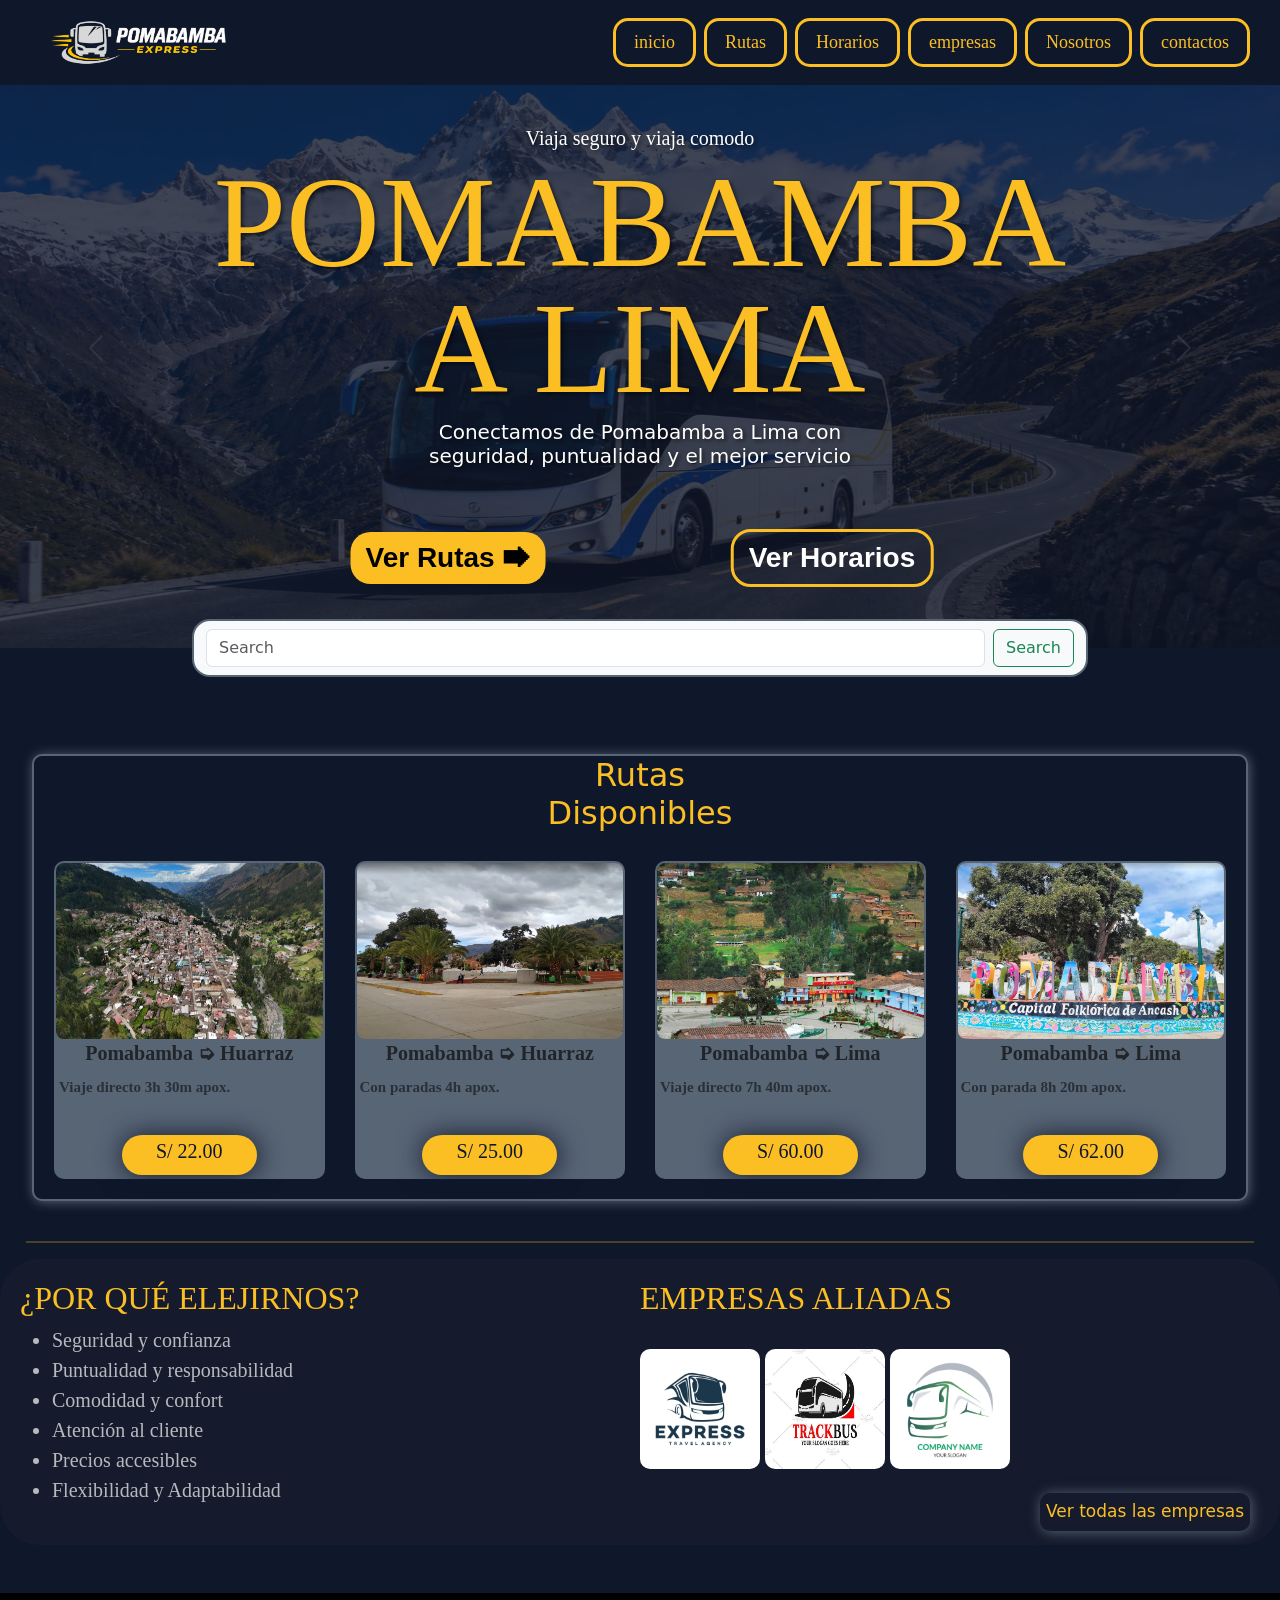
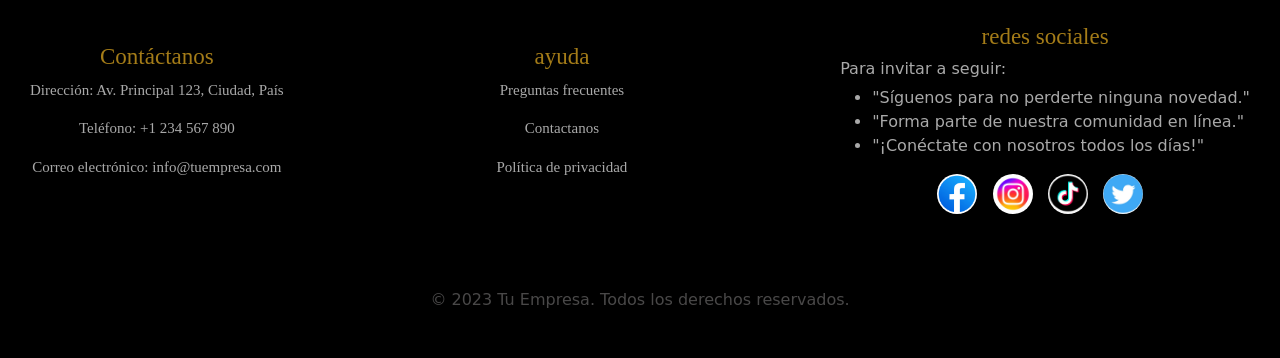
==== index.html @ b36f3f57 "un 95% echo la portada" ====
<!DOCTYPE html>
<html lang="en">
<head>
    <meta charset="UTF-8">
    <meta name="viewport" content="width=device-width, initial-scale=1.0">
    <title>Express</title>
    <link rel="stylesheet" href="style.css">
    <link rel="shortcut icon" href="favicon.ico" type="image/x-icon">
    <link href="https://cdn.jsdelivr.net/npm/bootstrap@5.3.8/dist/css/bootstrap.min.css" rel="stylesheet" integrity="sha384-sRIl4kxILFvY47J16cr9ZwB07vP4J8+LH7qKQnuqkuIAvNWLzeN8tE5YBujZqJLB" crossorigin="anonymous">
</head>
<body class="fondo1">
    <header class="encabezado">
        <img class="logo" src="imagenes/logosIconos/logo.png" alt="Logo">
        <nav class="btnEncabezado">
    
            <a href="index.html" class="btnEn">inicio</a>
            <a href="encabezados/rutas.html" class="btnEn">Rutas</a>
            <a href="horarios.html" class="btnEn">Horarios</a>
            <a href="empresas.html" class="btnEn">empresas</a>
            <a href="nosotros.html" class="btnEn">Nosotros</a>
            <a href="contactos.html" class="btnEn">contactos</a>
        </nav>
    </header>
    <br>
    <br>
    <div class="slider">
        <div class="opacidad">
            <div id="carouselExampleInterval" class="carousel slide" data-bs-ride="carousel">
                <div class="carousel-inner">
                    <div class="carousel-item active" data-bs-interval="10000">
                        <img src="imagenes/sliders/slidersp1.jpeg" class="d-block w-100" alt="..." height="600px">
                    </div>
                    <div class="carousel-item" data-bs-interval="2000">
                        <img src="imagenes/sliders/slidersp2.jpeg" class="d-block w-100" alt="..." height="600px">
                    </div>
                    <div class="carousel-item">
                        <img src="imagenes/sliders/slidersp3.jpeg" class="d-block w-100" alt="..." height="600px">
                    </div>
                </div>
                <button class="carousel-control-prev" type="button" data-bs-target="#carouselExampleInterval"
                    data-bs-slide="prev">
                    <span class="carousel-control-prev-icon" aria-hidden="true"></span>
                    <span class="visually-hidden">Previous</span>
                </button>
                <button class="carousel-control-next" type="button" data-bs-target="#carouselExampleInterval"
                    data-bs-slide="next">
                    <span class="carousel-control-next-icon" aria-hidden="true"></span>
                    <span class="visually-hidden">Next</span>
                </button>
            </div>
        </div>
        <h5 class="viajaseguro">Viaja seguro y viaja comodo</h5>
        <h1 class="poma">POMABAMBA</h1>
        <h1 class="pomaba">A  LIMA</h1>
        <p class="pomabam">Conectamos de Pomabamba a Lima con</p>
        <p class="pomabamb">seguridad, puntualidad y el mejor servicio</p>
        <div>
            <button class="titubtn">Ver Rutas 🡆</button>
            <button class="titulobtn">Ver Horarios</button>
        </div>
    
    </div>
    <nav class="navbar navbar-expand-lg bg-body-tertiary">
        <div class="container-fluid">
                <input class="form-control me-2" type="search" placeholder="Search" aria-label="Search" />
                <button class="btn btn-outline-success" type="submit">Search</button>
        </div>
    </nav>
    <br>
    <br>
    <center>
        <div class="cuadro">
        <h2 class="rutas">Rutas Disponibles</h2>
        <div class="lasrutas">
            <div class="rutasbrder" style="width: 18rem;">
                <div id="carouselExampleSlidesOnly" class="carousel slide" data-bs-ride="carousel">
                    <div class="carousel-inner">
                        <div class="carousel-item active">
                            <img src="imagenes/sliders/pomabamba1.png" class="imgrutas"  alt="..." width="100%" height="180px">
                        </div>
                        <div class="carousel-item">
                            <img src="imagenes/sliders/huaraz1.jpg" class="imgrutas"  alt="..." width="100%" height="180px">
                        </div>
                    </div>
                </div>
                <div class="card-body">
                    <h5 class="rut">Pomabamba ➭ Huarraz</h5>
                    <h6 class="horarutas"><p>Viaje directo  3h 30m apox.</p></h6>
                    <a href="upn.pe" target="_blank"><button class="solesrutas" ><h5>S/ 22.00</h5></button></a>
                </div>
            </div>




            <div class="rutasbrder" style="width: 18rem;">
                <div id="carouselExampleSlidesOnly" class="carousel slide" data-bs-ride="carousel">
                    <div class="carousel-inner">
                        <div class="carousel-item active">
                            <img src="imagenes/sliders/pomabamba2.png" class="imgrutas"  alt="..." width="100%" height="180px">
                        </div>
                        <div class="carousel-item">
                            <img src="imagenes/sliders/huarraz2.jpg" class="imgrutas"  alt="..." width="100%" height="180px">
                        </div>
                    </div>
                </div>
                <div class="card-body">
                    <h5 class="rut">Pomabamba ➭ Huarraz</h5>
                    <h6 class="horarutas"><p> Con paradas 4h apox.</p></h6>
                    <a href="upn.pe" target="_blank"><button class="solesrutas" ><h5>S/ 25.00</h5></button></a>
                </div>
            </div>



            <div class="rutasbrder" style="width: 18rem;">
                <div id="carouselExampleSlidesOnly" class="carousel slide" data-bs-ride="carousel">
                    <div class="carousel-inner">
                        <div class="carousel-item active">
                            <img src="imagenes/sliders/pomabamba3.png" class="imgrutas"  alt="..." width="100%" height="180px">
                        </div>
                        <div class="carousel-item">
                            <img src="imagenes/sliders/lima1.jpg" class="imgrutas"  alt="..." width="100%" height="180px">
                        </div>
                    </div>
                </div>
                <div class="card-body">
                    <h5 class="rut">Pomabamba ➭ Lima</h5>
                    <h6 class="horarutas"><p>Viaje directo  7h 40m apox.</p></h6>
                    <a href="upn.pe" target="_blank"><button class="solesrutas" ><h5>S/ 60.00</h5></button></a>
                </div>
            </div>




            <div class="rutasbrder" style="width: 18rem;">
                <div id="carouselExampleSlidesOnly" class="carousel slide" data-bs-ride="carousel">
                    <div class="carousel-inner">
                        <div class="carousel-item active">
                            <img src="imagenes/sliders/pomabamba4.png" class="imgrutas"  alt="..." width="100%" height="180px">
                        </div>
                        <div class="carousel-item">
                            <img src="imagenes/sliders/lima2.jpg" class="imgrutas"  alt="..." width="100%" height="180px">
                        </div>
                        
                    </div>
                </div>
                <div class="card-body">
                    <h5 class="rut">Pomabamba ➭ Lima</h5>
                    <h6 class="horarutas"><p>Con parada  8h 20m apox.</p></h6>
                    <a href="upn.pe" target="_blank"><button class="solesrutas" ><h5>S/ 62.00</h5></button></a>
                </div>
            </div>

            
        </div>
    </div>
    </center>
    <br>
    <center>
        <hr class="lineas">
    </center>
    <center>
        <div class="otrasemprs">
            <div class="elejir">
                <div class="eleji">
                    <h2 class="otrastit">¿POR QUÉ ELEJIRNOS?</h2>
                    <div class="elejirnos1">
                        <ul>
                            <li class="elejirnos">Seguridad y confianza</li>
                            <li class="elejirnos">Puntualidad y responsabilidad</li>
                            <li class="elejirnos">Comodidad y confort</li>
                            <li class="elejirnos">Atención al cliente</li>
                            <li class="elejirnos">Precios accesibles</li>
                            <li class="elejirnos">Flexibilidad y Adaptabilidad</li>
                        </ul>
                    </div>
                </div>
                <div class="eleji">
                    <h2 class="otrastit">EMPRESAS ALIADAS</h2>
                    <div class="elejirnos2">
                        <br>
                        <a href=""><img class="imgempresas" src="imagenes/buses/empresas1.jpg" alt=""></a>
                        <a href=""><img class="imgempresas" src="imagenes/buses/empresas2.jpg" alt=""></a>
                        <a href=""><img class="imgempresas" src="imagenes/buses/empresas3.jpg" alt=""></a>
                        <div>
                            <br>
                            <a href=""><button class="buttnemprs">Ver todas las empresas</button></a>
                        </div>
                    </div>
                    
                </div>
            </div>
        </div>
    </center>
    <br>
    <br>
   <center>
    <footer class="footer">
        <div class="footer-content">
            <div class="footer-contactos">
                <h3 class="footers">Contáctanos</h3>
                <p class="footerp">Dirección: Av. Principal 123, Ciudad, País</p>
                <p class="footerp">Teléfono: +1 234 567 890</p>
                <p class="footerp">Correo electrónico: info@tuempresa.com</p>
            </div>
            <div>
                <h3 class="footers">ayuda</h3>
                <p class="footerp">Preguntas frecuentes</p>
                <p class="footerp">Contactanos</p>
                <p class="footerp">Política de privacidad</p>

            </div>
            <div>
                <h3 class="footers">redes sociales</h3>
                <h4 class="footx">Para invitar a seguir:</h4>
                <ul class="footer-social">
                    <li class="sosiales">"Síguenos para no perderte ninguna novedad."</li>
                    <li class="sosiales">"Forma parte de nuestra comunidad en línea."</li>
                    <li class="sosiales">"¡Conéctate con nosotros todos los días!"</li>
                </ul>
                <a href=""><img class="imgredes" src="imagenes/redes-sociales/facebbok.jpg" alt=""></a>
                <a href=""><img class="imgredes" src="imagenes/redes-sociales/instagram.jpg" alt=""></a>
                <a href=""><img class="imgredes" src="imagenes/redes-sociales/tiktok.jpg" alt=""></a>
                <a href=""><img class="imgredes" src="imagenes/redes-sociales/Twitter.jpg" alt=""></a>
            </div>
        </div>
        <br>

        <p class="derechos">&copy; 2023 Tu Empresa. Todos los derechos reservados.</p>
    </footer>
   </center>
    
    





    
    <script src="https://cdn.jsdelivr.net/npm/bootstrap@5.3.8/dist/js/bootstrap.bundle.min.js" integrity="sha384-FKyoEForCGlyvwx9Hj09JcYn3nv7wiPVlz7YYwJrWVcXK/BmnVDxM+D2scQbITxI" crossorigin="anonymous"></script>
    <script src="https://cdn.jsdelivr.net/npm/@popperjs/core@2.11.8/dist/umd/popper.min.js" integrity="sha384-I7E8VVD/ismYTF4hNIPjVp/Zjvgyol6VFvRkX/vR+Vc4jQkC+hVqc2pM8ODewa9r" crossorigin="anonymous"></script>
    <script src="https://cdn.jsdelivr.net/npm/bootstrap@5.3.8/dist/js/bootstrap.min.js" integrity="sha384-G/EV+4j2dNv+tEPo3++6LCgdCROaejBqfUeNjuKAiuXbjrxilcCdDz6ZAVfHWe1Y" crossorigin="anonymous"></script>
    <script src="script.js"></script>
</body>
</html>
---- style.css ----
* {
    margin: 0;
    padding: 0;
    box-sizing: border-box;
}

.fondo1 {
  background-color: #0F172A;
}
.encabezado {
  background-color: #0F172A;
  display: flex;
  justify-content: space-between;
  align-items: center;
  padding: 15px 30px;
  position: fixed;
  top: 0;
  left: 0;
  width: 100%;
  z-index: 1000;
  font-family: fantasy;
}
.logo {
  height: auto;
  width: 220px;                  
}

.btnEncabezado {
  display: flex;
  flex-direction: row;
  gap: 8px;
}

.btnEn {
  width: max-content;
  padding: 8px 18px;
  font-size: 18px;
  color: #FBBF24;
  background-color: #0F172A;
  border: 3.5px solid #FBBF24;
  border-radius: 15px;
  text-align: center;
  text-decoration: none;

  
}
.btnEn:hover{
  box-shadow: 1px 1px 12px #FBBF24;
  animation-duration: 2s;
}

.btnEn:hover {
  background-color: #FBBF24;
  color: black;
  transition: all 0.7s ease;
  cursor: pointer;
}

/* ============================ */
/* SLIDER Y BOTON */
/* ============================ */

.slider {
  position: relative; /* Base para que el título no se vaya a otra parte de la web */
  width: 100%;
  
}
.opacidad{
  filter: opacity(20%);
}
.viajaseguro {
  position: absolute;
  top: 15%; /* Lo centra verticalmente */
  left: 50%; /* Lo centra horizontalmente */
  transform: translate(-50%, -50%); /* Ajuste de centrado perfecto */
  z-index: 99; /* Obliga al título a flotar por ENCIMA de las imágenes del slider */
  pointer-events: none; /* Opcional: permite hacer clic a través del texto si hay botones atrás */
  
  /* Estilos visuales de ejemplo */
  color: white;
  text-shadow: 2px 2px 4px rgba(0,0,0,0.6); 
  font-family: fantasy;
}
.poma {
  position: absolute;
  top: 29%; 
  left: 50%; 
  transform: translate(-50%, -50%);
  z-index: 99; 
  pointer-events: none;
  color: #FBBF24;
  font-size: 130px;
  text-shadow: 2px 2px 4px rgba(0,0,0,0.6); 
  font-family: fantasy;
}
.pomaba {
  position: absolute;
  top: 50%;
  left: 50%;
  transform: translate(-50%, -50%); 
  z-index: 99;
  pointer-events: none;
  color: #FBBF24;
  text-shadow: 2px 2px 4px rgba(0,0,0,0.6); 
  font-size: 130px; 
  font-family: fantasy;
}
.pomabam {
  position: absolute;
  top: 64%;
  left: 50%;
  transform: translate(-50%, -50%); 
  z-index: 99;
  pointer-events: none;
  color: #ffffff;
  font-size: 20px;
  text-shadow: 2px 2px 4px rgba(0,0,0,0.6);
}.pomabamb {
  position: absolute;
  top: 68%;
  left: 50%;
  transform: translate(-50%, -50%); 
  z-index: 99;
  pointer-events: none;
  color: #ffffff;
  font-size: 20px;
  text-shadow: 2px 2px 4px rgba(0,0,0,0.6);
}

.titubtn{
  border-radius: 20px;
  font-size: 28px;
  background-color: #FBBF24;
  caret-color: #FBBF24;
  border: none;
  cursor: pointer;
  font-family: arial;
  font-weight: bold;
  color: rgb(0, 0, 0);
  position: absolute;
  top: 85%;
  left: 35%;
  transform: translate(-50%, -50%); 
  z-index: 99;
  padding: 5px 15px;
}
.titubtn:hover{
  background-color: transparent;
  color: white;
  border: #FBBF24;
  border: solid 3px #FBBF24;
  box-shadow: 1px 1px 12px #FBBF24;
}
.titulobtn{
  border-radius: 20px;
  border: solid 3px #FBBF24;
  font-size: 28px;
  background-color: transparent;
  font-family: arial;
  transform: translate(-50%, -50%); 
  z-index: 99;
  padding: 5px 15px;
  font-weight: bold;
  color: rgb(255, 255, 255);
  position: absolute;
  top: 85%;
  left: 65%;

}
.titulobtn:hover{
  background-color: #FBBF24;
  color: rgb(0, 0, 0);
  border: #FBBF24;
  border: solid 3px #FBBF24;
  box-shadow: 1px 1px 12px #FBBF24;
}

/* BARRA DE BUSQUEDA*/

.navbar{
  background-color: #0F172A;
  width: 70%;
  display: flex;
  justify-content:center;
  padding: 15px;
  border: solid 2px #586575;
  border-radius: 18px;
  position: absolute;
  top: 105%;
  left: 50%;
  transform: translate(-50%, -50%); 
  z-index: 99;
  
}


/*RUTAS DISPONIBLES*/
.rut{
  text-align: center;
  font-weight:bold;

}
.horarutas{
  text-align: center;
  font-weight:bold;
  color: #00000088;
}
.cuadro{
  background-color: #0F172A;
  width: 95%;
  border-radius: 10px;
  border: solid 2px #586575;
  box-shadow: 1px 1px 12px #586575;
  
}
.rutas{
  padding: 0 40px;
  width: 30%;
  color: #FBBF24;
  display: inline-block;
  position: relative;
  
}

.rutas::after {
    content: "";
    position: absolute;
    left: 0;
    bottom: -5px;           /* Posición debajo de la palabra */
    width: 0;               /* Empieza invisible (sin ancho) */
    height: 3px;
    background-color: #FBBF24;
    transition: width 0.3s ease; /* Hace que se estire suavemente */
}
.rutas:hover::after {
    width: 100%;
}


.lasrutas{
  display: flex;
  justify-content: center;
  align-items: center;
  gap: calc(30px);
  font-size: 30px;
  padding: 20px;
  font-family: cursive;
}

.rutasbrder{
  background-color: #586575;
 border-radius: 10px;

}
.rutasbrder:hover{
  box-shadow: 2px 2px 1dvw #FBBF24;
  transition: all 0.5s ease;
  transform: translateY(-5px);
}

.imgrutas{
  border-radius: 10px;
  padding: 2px;
}
.horarutas{
  text-align: start;
  padding: 5px;
  font-size: 15px;
}
.solesrutas{
  text-align: center;
  padding: 4px;
  color: #0F172A;
  background-color: #FBBF24;
  width: 50%;
  border-radius: 20px;
  border: none;
  margin-bottom: 4px;
  box-shadow: 1px 1px 3vb;
}
.solesrutas:hover{
  transition: all 0.5s ease;
  transform: translateY(-2px);
}

/* ============================ */
/*POR QUE NOSOTROS?*/
/* ============================ */

.lineas{
  width: 96%;
  height: 2px;
  background-color: #FBBF24;
  border: none;
}
.otrasemprs{
  padding: 20px;
  width: 100%;
  background-color: #f8d67f06;
  border-radius: 40px;
  
}
.elejir{
  display: flex;
  width: 100%;
}
.eleji{
  flex: 1;
}

.otrastit{
  text-align: start;
  color: #FBBF24;
  font-family: geneva;
}
.otrastit:hover{
  transition: all 0.5s ease;
  transform: translateY(-2px);
}

.elejirnos1{
  width: 100%;
  height: 200px;
  text-align: start;
  font-family: cursive;
  font-size: 20px;
  color: #ffffffb1;
}






/* ============================ */
/* EMPRESAS ALIADAS */
/* ============================ */

.elejirnos2{
  text-align: start;
  width: 100%;
  height: 200px;
}
.imgempresas{
  border-radius: 10px;
  height: 120px;
  width: 120px;
}
.buttnemprs{
  border: none;
  border-radius: 10px;
  background-color: transparent;
  box-shadow: 1px 1px 1vmax #586575;
  padding: 6px;
  font-size: 17px;
  color: #FBBF24;
  margin-left: 400px;
}
.buttnemprs:hover{
  transition: all 0.5s ease;
  transform: translateY(-2px);
  
}

/* ============================ */
/* FOOTER */
/* ============================ */

.footer {
  background-color: #000000;
  text-align: center;
  padding: 30px;
  width: 100%;
  color: #ffffffa9;
}
.footer-content {
  display: flex;
  justify-content: space-between;
  align-items: center;
}
.footer-contactos p {
  flex: 1;
  text-align: center;
  font-family: cursive;
}
.derechos {
  background-color: #000000a0;
  color: rgb(73, 72, 72);
  text-align: center;
  width: 100%;
  margin-top: 50px;
}
.footers {
  color: #fbbe24a7;
  font-family: cursive;
  font-size: 23px;
  

}
.footerp {
  color: #ffffffa9;
  font-family: cursive;
  font-size: 15px;
  
}
.imgredes{
  width: 40px;
  height: 40px;
  border-radius: 50%;
  margin-right: 10px;
}
.footx{
  font-size: 16px;
  text-align: start;
  
}
.sosiales{
  text-align: start;
}
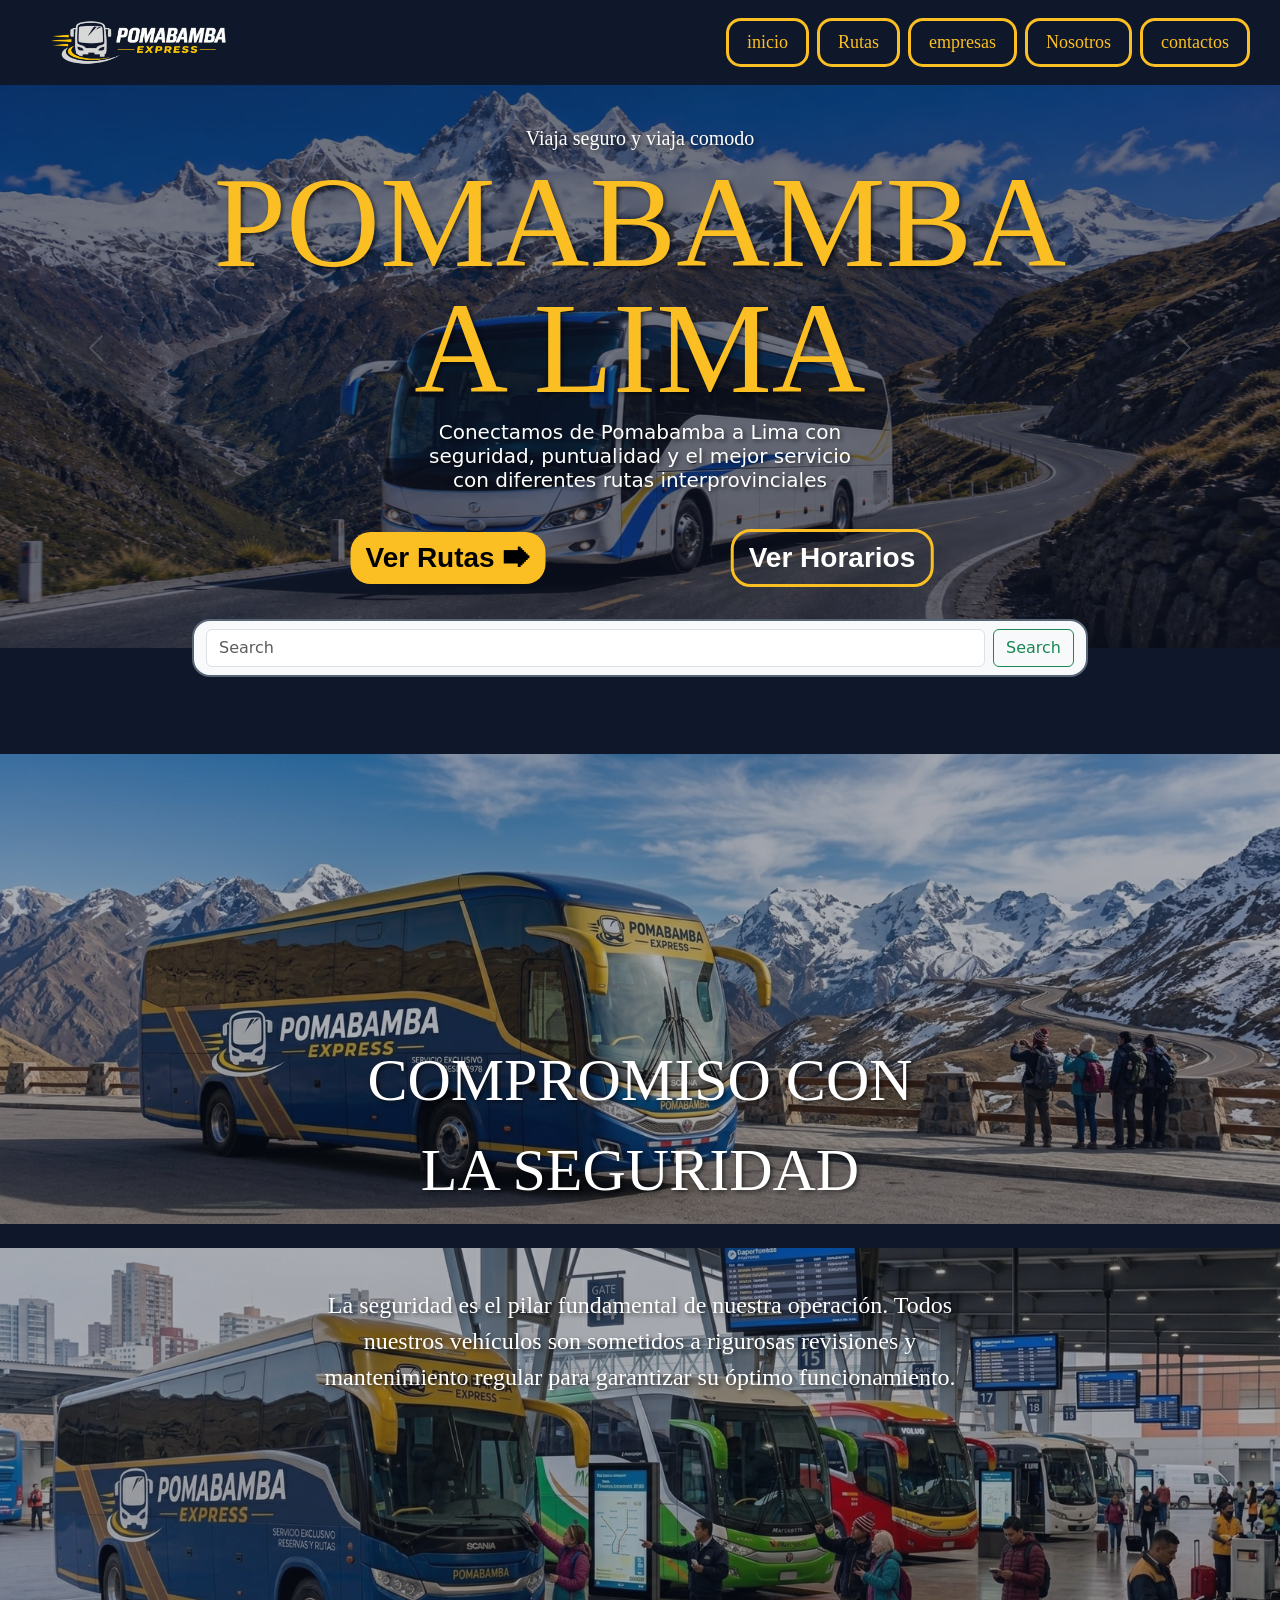
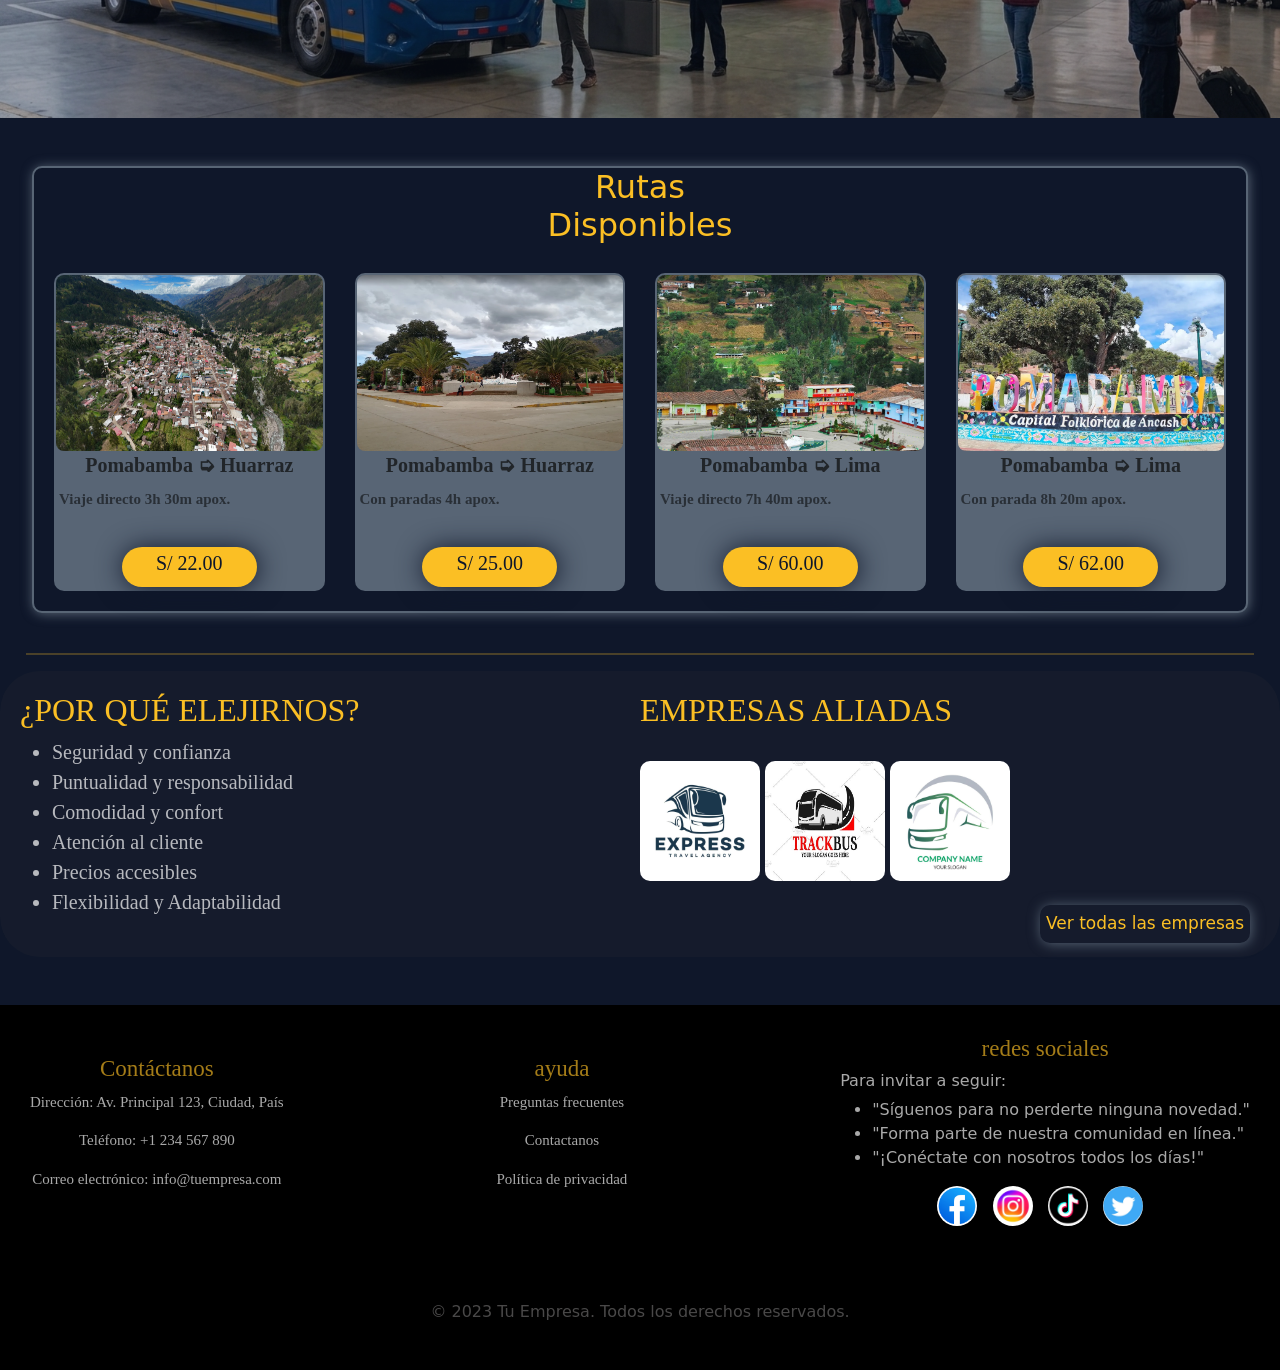
==== commit 6732bd80: "regresamos" ====
--- a/index.html
+++ b/index.html
@@ -15,7 +15,6 @@
     
             <a href="index.html" class="btnEn">inicio</a>
             <a href="encabezados/rutas.html" class="btnEn">Rutas</a>
-            <a href="horarios.html" class="btnEn">Horarios</a>
             <a href="empresas.html" class="btnEn">empresas</a>
             <a href="nosotros.html" class="btnEn">Nosotros</a>
             <a href="contactos.html" class="btnEn">contactos</a>
@@ -54,6 +53,7 @@
         <h1 class="pomaba">A  LIMA</h1>
         <p class="pomabam">Conectamos de Pomabamba a Lima con</p>
         <p class="pomabamb">seguridad, puntualidad y el mejor servicio</p>
+        <p class="pomabamba">con diferentes rutas interprovinciales</p>
         <div>
             <button class="titubtn">Ver Rutas 🡆</button>
             <button class="titulobtn">Ver Horarios</button>
@@ -66,6 +66,15 @@
                 <button class="btn btn-outline-success" type="submit">Search</button>
         </div>
     </nav>
+    <br>
+    <br>
+    <center>
+        <img class="express" src="imagenes/sliders/express.jpg" alt="">
+        <p class="ex">COMPROMISO CON LA SEGURIDAD</p>
+        <p class="exp">La seguridad es el pilar fundamental de nuestra operación. Todos nuestros vehículos son sometidos a rigurosas revisiones y mantenimiento regular para garantizar su óptimo funcionamiento.</p>
+        <br>
+        <img class="express" src="imagenes/sliders/express2.jpg" alt="">
+    </center>
     <br>
     <br>
     <center>
--- a/style.css
+++ b/style.css
@@ -6,6 +6,7 @@
 
 .fondo1 {
   background-color: #0F172A;
+  
 }
 .encabezado {
   background-color: #0F172A;
@@ -66,7 +67,7 @@
   
 }
 .opacidad{
-  filter: opacity(20%);
+  filter: opacity(40%);
 }
 .viajaseguro {
   position: absolute;
@@ -115,9 +116,21 @@
   color: #ffffff;
   font-size: 20px;
   text-shadow: 2px 2px 4px rgba(0,0,0,0.6);
-}.pomabamb {
+}
+.pomabamb {
   position: absolute;
   top: 68%;
+  left: 50%;
+  transform: translate(-50%, -50%); 
+  z-index: 99;
+  pointer-events: none;
+  color: #ffffff;
+  font-size: 20px;
+  text-shadow: 2px 2px 4px rgba(0,0,0,0.6);
+}
+.pomabamba {
+  position: absolute;
+  top: 72%;
   left: 50%;
   transform: translate(-50%, -50%); 
   z-index: 99;
@@ -190,7 +203,45 @@
   left: 50%;
   transform: translate(-50%, -50%); 
   z-index: 99;
-  
+  display: block;
+}
+
+.express{
+  width: 100%;
+  height: 470px; /* Ajusta este valor: entre más pequeño, más bajita y alargada se verá */
+  display: block;
+  filter: opacity(65%);
+  transition: all 2s ease;
+}
+.express:hover{
+  
+  box-shadow: 1px 1px 12px #FBBF24;
+  transition: all 3s ease;
+  transform: translateY(-5px);
+}
+.ex {
+  position: absolute;
+  top: 125%; 
+  left: 50%; 
+  transform: translate(-50%, -50%);
+  z-index: 99; 
+  pointer-events: none;
+  color: #ffffff;
+  font-size: 60px;
+  text-shadow: 2px 2px 4px rgba(0,0,0,0.6); 
+  font-family: fantasy;
+}
+.exp {
+  position: absolute;
+  top: 149%; 
+  left: 50%; 
+  transform: translate(-50%, -50%);
+  z-index: 99; 
+  pointer-events: none;
+  color: #ffffff;
+  font-size: 24px;
+  text-shadow: 2px 2px 4px rgba(0,0,0,0.6); 
+  font-family: cursive;
 }
 
 
@@ -418,5 +469,16 @@
   text-align: start;
 }
 
-
-
+/*============================= 
+PAJINA 2
+===============================*/
+.fondo2 {
+  background-color: #0F172A;
+}
+
+.rut_hora{
+  text-align: center;
+  color: #FBBF24;
+  font-family: fantasy;
+  font-size: 50px;
+}
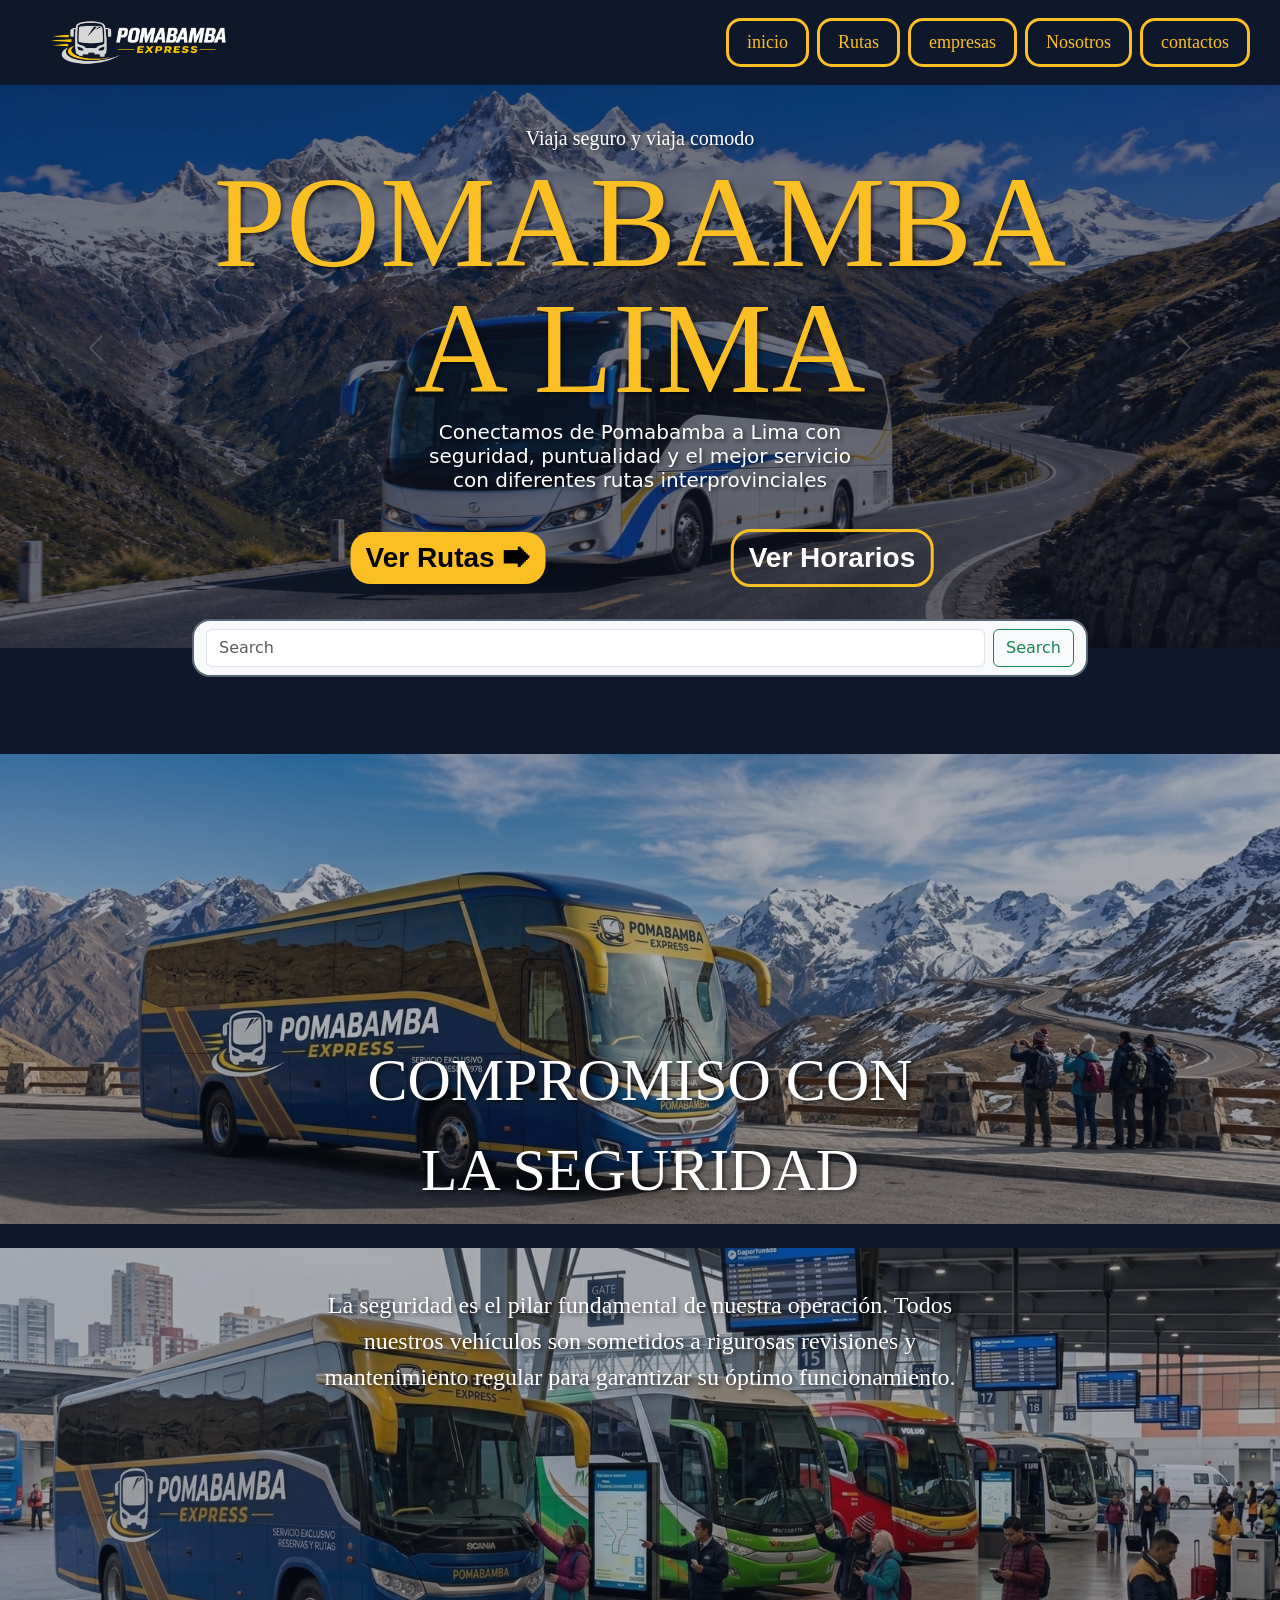
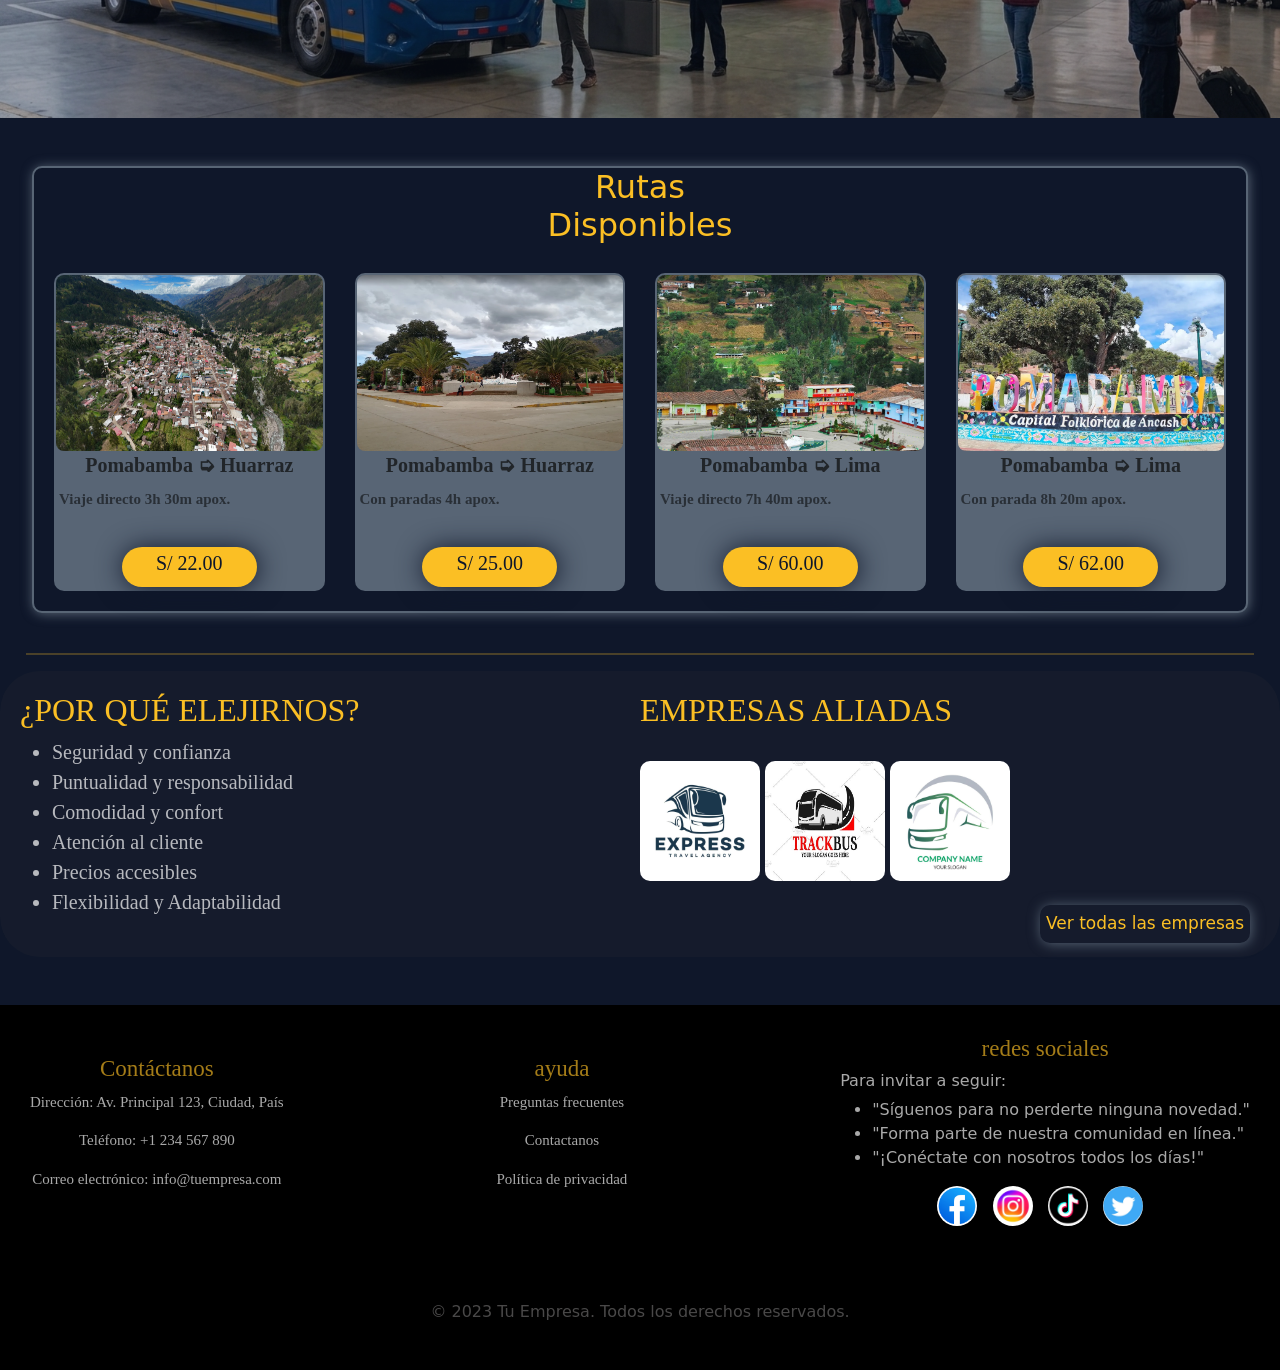
==== commit bbbbb0e9: "comensemos" ====
--- a/index.html
+++ b/index.html
@@ -240,6 +240,7 @@
         <p class="derechos">&copy; 2023 Tu Empresa. Todos los derechos reservados.</p>
     </footer>
    </center>
+   
     
     
 
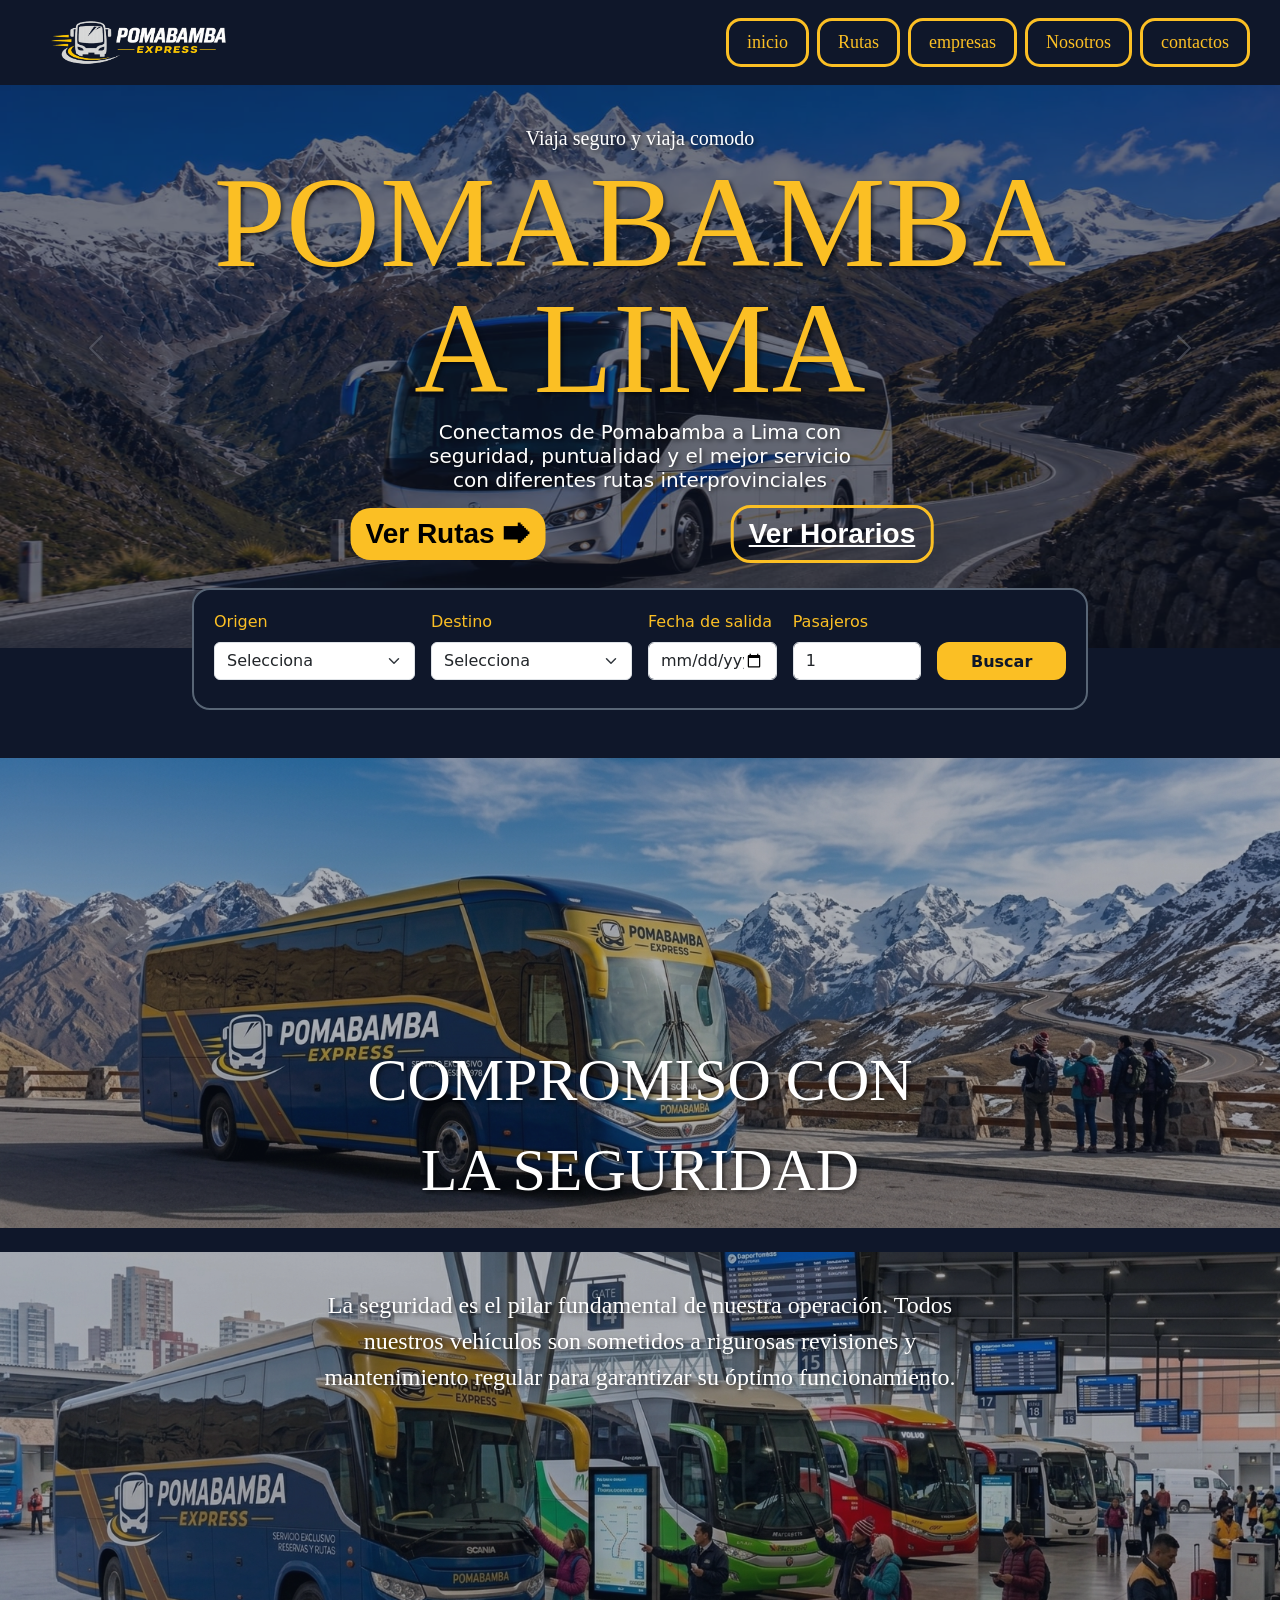
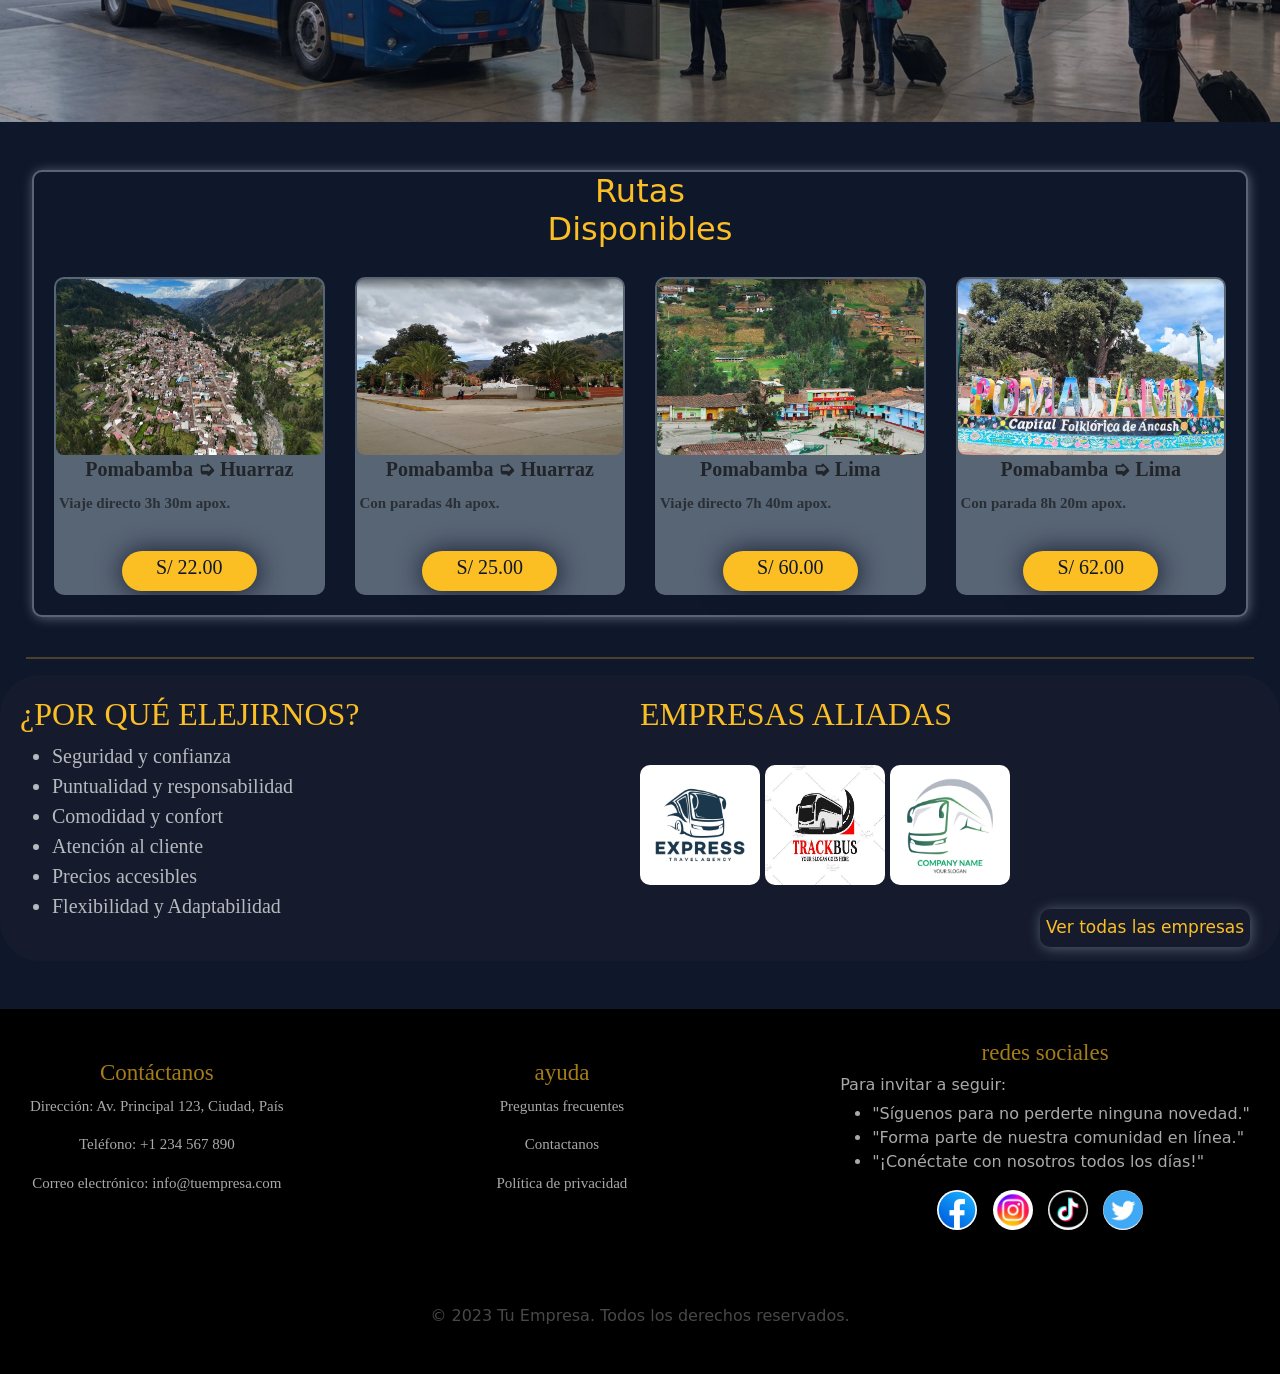
==== commit b3a90f3a: "termine la parte de rutas ubo barrios cambios se ingreso las fechas disponibles de los buses tambien" ====
--- a/index.html
+++ b/index.html
@@ -55,17 +55,45 @@
         <p class="pomabamb">seguridad, puntualidad y el mejor servicio</p>
         <p class="pomabamba">con diferentes rutas interprovinciales</p>
         <div>
-            <button class="titubtn">Ver Rutas 🡆</button>
-            <button class="titulobtn">Ver Horarios</button>
-        </div>
-    
+            <a href="encabezados/rutas.html"><button class="titubtn">Ver Rutas 🡆</button></a>
+            <a href="encabezados/horarios.html" class="titulobtn">Ver Horarios</a>
+        </div>
+        
     </div>
-    <nav class="navbar navbar-expand-lg bg-body-tertiary">
-        <div class="container-fluid">
-                <input class="form-control me-2" type="search" placeholder="Search" aria-label="Search" />
-                <button class="btn btn-outline-success" type="submit">Search</button>
-        </div>
-    </nav>
+    <form class="buscador" id="formBuscar">
+    <div class="row g-3 align-items-end">
+        <div class="col-md-3">
+            <label for="origen" class="form-label">Origen</label>
+            <select id="origen" class="form-select" required>
+                <option value="">Selecciona</option>
+                <option>Pomabamba</option>
+                <option>Huaraz</option>
+                <option>Lima</option>
+            </select>
+        </div>
+        <div class="col-md-3">
+            <label for="destino" class="form-label">Destino</label>
+            <select id="destino" class="form-select" required>
+                <option value="">Selecciona</option>
+                <option>Pomabamba</option>
+                <option>Huaraz</option>
+                <option>Lima</option>
+            </select>
+        </div>
+        <div class="col-md-2">
+            <label for="fecha" class="form-label">Fecha de salida</label>
+            <input type="date" id="fecha" class="form-control" required>
+        </div>
+        <div class="col-md-2">
+            <label for="pasajeros" class="form-label">Pasajeros</label>
+            <input type="number" id="pasajeros" class="form-control" min="1" max="5" value="1">
+        </div>
+        <div class="col-md-2">
+            <button type="submit" class="btn-buscar w-100">Buscar</button>
+        </div>
+    </div>
+    <p id="mensajeError" class="text-danger mt-2 mb-0"></p>
+</form>
     <br>
     <br>
     <center>
@@ -250,8 +278,6 @@
 
     
     <script src="https://cdn.jsdelivr.net/npm/bootstrap@5.3.8/dist/js/bootstrap.bundle.min.js" integrity="sha384-FKyoEForCGlyvwx9Hj09JcYn3nv7wiPVlz7YYwJrWVcXK/BmnVDxM+D2scQbITxI" crossorigin="anonymous"></script>
-    <script src="https://cdn.jsdelivr.net/npm/@popperjs/core@2.11.8/dist/umd/popper.min.js" integrity="sha384-I7E8VVD/ismYTF4hNIPjVp/Zjvgyol6VFvRkX/vR+Vc4jQkC+hVqc2pM8ODewa9r" crossorigin="anonymous"></script>
-    <script src="https://cdn.jsdelivr.net/npm/bootstrap@5.3.8/dist/js/bootstrap.min.js" integrity="sha384-G/EV+4j2dNv+tEPo3++6LCgdCROaejBqfUeNjuKAiuXbjrxilcCdDz6ZAVfHWe1Y" crossorigin="anonymous"></script>
     <script src="script.js"></script>
 </body>
 </html>
--- a/style.css
+++ b/style.css
@@ -151,7 +151,7 @@
   font-weight: bold;
   color: rgb(0, 0, 0);
   position: absolute;
-  top: 85%;
+  top: 81%;
   left: 35%;
   transform: translate(-50%, -50%); 
   z-index: 99;
@@ -176,7 +176,7 @@
   font-weight: bold;
   color: rgb(255, 255, 255);
   position: absolute;
-  top: 85%;
+  top: 81%;
   left: 65%;
 
 }
@@ -190,21 +190,28 @@
 
 /* BARRA DE BUSQUEDA*/
 
-.navbar{
+.buscador {
   background-color: #0F172A;
+  color: #FBBF24;
   width: 70%;
-  display: flex;
-  justify-content:center;
-  padding: 15px;
+  margin: -60px auto 0;      /* sube y se superpone al slider */
+  padding: 20px;
   border: solid 2px #586575;
   border-radius: 18px;
-  position: absolute;
-  top: 105%;
-  left: 50%;
-  transform: translate(-50%, -50%); 
+  position: relative;
   z-index: 99;
-  display: block;
-}
+  text-align: left;
+}
+.btn-buscar {
+  background-color: #FBBF24;
+  color: #0F172A;
+  font-weight: bold;
+  border: none;
+  border-radius: 12px;
+  padding: 8px;
+  height: calc(1.5em + .75rem + 2px);
+}
+.btn-buscar:hover { box-shadow: 1px 1px 12px #FBBF24; }
 
 .express{
   width: 100%;
@@ -476,9 +483,426 @@
   background-color: #0F172A;
 }
 
-.rut_hora{
+.titulo-pagina {
+  padding: 110px 20px 30px;   /* el 140 deja espacio por el encabezado fijo */
   text-align: center;
-  color: #FBBF24;
+}
+.titulo-pagina-mini {
+  color: #ffffffb1;
+  letter-spacing: 3px;
+  text-transform: uppercase;
+  font-size: 14px;
+  margin-bottom: 8px;
+}
+.titulo-pagina-h1 {
+  color: #ffffff;
   font-family: fantasy;
-  font-size: 50px;
-}
+  font-size: clamp(30px, 5vw, 56px);   /* se adapta al tamaño de pantalla */
+}
+.titulo-pagina-h1 span {
+  color: #FBBF24;
+}
+.titulo-pagina-sub {
+  color: #ffffffb1;
+  font-size: 18px;
+  max-width: 600px;
+  margin: 12px auto 0;
+}
+.btnEn.activo {
+  background-color: #FBBF24;
+  color: black;
+}
+
+
+/* ============================ */
+/* TARJETAS DE RUTAS */
+/* ============================ */
+
+.tarjeta-ruta {
+  background-color: #586575;
+  border-radius: 12px;
+  overflow: hidden;
+  height: 100%;
+  transition: all 0.4s ease;
+}
+.tarjeta-ruta:hover {
+  transform: translateY(-5px);
+  box-shadow: 2px 2px 14px #FBBF24;
+}
+.tarjeta-ruta img {
+  width: 100%;
+  height: 180px;
+  object-fit: cover;   /* recorta la foto sin deformarla */
+}
+.tarjeta-ruta-info {
+  padding: 16px;
+  text-align: center;
+  color: #ffffff;
+}
+.tarjeta-ruta-info h5 {
+  font-weight: bold;
+}
+.precio-desde {
+  color: #FBBF24;
+  font-size: 22px;
+  font-weight: bold;
+}
+.btn-ruta {
+  display: inline-block;
+  background-color: #FBBF24;
+  color: #0F172A;
+  font-weight: bold;
+  text-decoration: none;
+  padding: 8px 20px;
+  border-radius: 20px;
+  border: none;
+cursor: pointer;
+}
+.btn-ruta:hover {
+  box-shadow: 1px 1px 12px #FBBF24;
+}
+/* FILTROS */
+.filtro {
+  background-color: #0F172A;
+  color: #FBBF24;
+  border: 2px solid #FBBF24;
+  border-radius: 20px;
+  padding: 6px 22px;
+  margin: 0 4px;
+  font-weight: bold;
+  cursor: pointer;
+  transition: all 0.3s ease;
+}
+.filtro:hover,
+.filtro.activo {
+  background-color: #FBBF24;
+  color: #0F172A;
+}
+
+/* VENTANA DE HORARIOS */
+.modal-pomabamba {
+  background-color: #0F172A;
+  color: #ffffff;
+  border: 2px solid #FBBF24;
+  border-radius: 16px;
+}
+.modal-pomabamba .modal-header,
+.modal-pomabamba .modal-footer {
+  border-color: #586575;
+}
+.modal-pomabamba .modal-title {
+  color: #FBBF24;
+  font-weight: bold;
+}
+.horario-chip {
+  display: inline-block;
+  background-color: #586575;
+  color: #ffffff;
+  padding: 6px 14px;
+  border-radius: 20px;
+  margin: 4px 6px 4px 0;
+  font-weight: bold;
+}
+/* ============================ */
+/* COMPRA DE PASAJES */
+/* ============================ */
+
+/* Horas elegibles */
+.horario-chip {
+  border: 2px solid transparent;
+  font-family: inherit;
+  font-size: 1rem;
+  cursor: pointer;
+  transition: all 0.25s ease;
+}
+.horario-chip:hover { border-color: #FBBF24; }
+.horario-chip.elegido {
+  background-color: #FBBF24;
+  color: #0F172A;
+  border-color: #FBBF24;
+}
+.aviso-horario {
+  color: #ff8a8a;
+  margin-right: auto;
+  font-size: 14px;
+}
+
+/* Resumen del viaje */
+.resumen-pasaje {
+  background-color: #1b2740;
+  border: 1px solid #586575;
+  border-radius: 14px;
+  overflow: hidden;
+}
+.resumen-pasaje img {
+  width: 100%;
+  height: 170px;
+  object-fit: cover;
+}
+.resumen-info { padding: 16px; }
+.resumen-info h5 { color: #FBBF24; font-weight: bold; }
+.resumen-lista { list-style: none; padding: 0; margin: 12px 0 0; }
+.resumen-lista li {
+  display: flex;
+  justify-content: space-between;
+  align-items: center;
+  padding: 8px 0;
+  border-bottom: 1px dashed #586575;
+}
+.resumen-lista li span { color: #ffffffb1; }
+.resumen-lista li.total { border-bottom: none; font-size: 20px; }
+.resumen-lista li.total strong { color: #FBBF24; }
+.cantidad-input { width: 70px; text-align: center; }
+.fecha-input { width: 150px; }
+
+/* Métodos de pago */
+.subtitulo-pago { color: #FBBF24; font-weight: bold; margin-bottom: 12px; }
+.metodos {
+  display: grid;
+  grid-template-columns: repeat(4, 1fr);
+  gap: 10px;
+}
+.metodo {
+  background-color: #1b2740;
+  color: #ffffff;
+  border: 2px solid #586575;
+  border-radius: 12px;
+  padding: 10px 6px;
+  display: flex;
+  flex-direction: column;
+  align-items: center;
+  justify-content: center;
+  gap: 6px;
+  cursor: pointer;
+  font-weight: bold;
+  transition: all 0.25s ease;
+}
+.metodo img { height: 34px; max-width: 100%; object-fit: contain; }
+.icono-metodo { font-size: 28px; line-height: 34px; }
+.metodo:hover { border-color: #FBBF24; }
+.metodo.activo {
+  border-color: #FBBF24;
+  background-color: #2a3550;
+  box-shadow: 0 0 12px #FBBF2477;
+}
+@media (max-width: 575px) {
+  .metodos { grid-template-columns: repeat(2, 1fr); }
+}
+
+.detalle-metodo {
+  background-color: #1b2740;
+  border: 1px solid #586575;
+  border-radius: 12px;
+  padding: 16px;
+  margin-top: 14px;
+}
+.detalle-metodo p { margin-bottom: 6px; }
+.qr-pago {
+  width: 150px;
+  height: 150px;
+  object-fit: contain;
+  background-color: #ffffff;
+  border-radius: 10px;
+  padding: 6px;
+}
+.numero-pago {
+  color: #FBBF24;
+  font-size: 22px;
+  font-weight: bold;
+  letter-spacing: 2px;
+}
+
+/* Botón pagar */
+.btn-pagar {
+  background-color: #FBBF24;
+  color: #0F172A;
+  border: none;
+  border-radius: 12px;
+  padding: 12px;
+  font-size: 18px;
+  font-weight: bold;
+  cursor: pointer;
+  transition: all 0.3s ease;
+}
+.btn-pagar:hover {
+  box-shadow: 1px 1px 14px #FBBF24;
+  transform: translateY(-2px);
+}
+
+/* Confirmación y boleto */
+.check-exito {
+  width: 70px;
+  height: 70px;
+  line-height: 70px;
+  margin: 0 auto 12px;
+  border-radius: 50%;
+  background-color: #FBBF24;
+  color: #0F172A;
+  font-size: 38px;
+  font-weight: bold;
+}
+.titulo-exito { color: #FBBF24; font-weight: bold; }
+.boleto {
+  background-color: #ffffff;
+  color: #0F172A;
+  max-width: 420px;
+  margin: 18px auto;
+  border-radius: 14px;
+  text-align: left;
+  overflow: hidden;
+}
+.boleto-cabecera {
+  background-color: #FBBF24;
+  padding: 12px 18px;
+  display: flex;
+  justify-content: space-between;
+  font-weight: bold;
+}
+.boleto-cuerpo { padding: 14px 18px; }
+.boleto-cuerpo div {
+  display: flex;
+  justify-content: space-between;
+  padding: 5px 0;
+  border-bottom: 1px dashed #cccccc;
+}
+.boleto-cuerpo div:last-child { border-bottom: none; }
+
+/* ============================ */
+/* PREGUNTAS FRECUENTES */
+/* ============================ */
+.faq-titulo {
+  color: #ffffff;
+  font-family: fantasy;
+  text-align: center;
+  margin: 50px 0 24px;
+}
+.faq-titulo span { color: #FBBF24; }
+
+#acordeonFaq { max-width: 800px; margin: 0 auto; }
+#acordeonFaq .accordion-item {
+  background-color: #1b2740;
+  border: 1px solid #586575;
+  margin-bottom: 10px;
+  border-radius: 12px;
+  overflow: hidden;
+}
+#acordeonFaq .accordion-button {
+  background-color: #1b2740;
+  color: #ffffff;
+  font-weight: bold;
+  box-shadow: none;
+}
+#acordeonFaq .accordion-button:not(.collapsed) {
+  background-color: #0F172A;
+  color: #FBBF24;
+}
+#acordeonFaq .accordion-button::after { filter: invert(1); }
+#acordeonFaq .accordion-body { color: #ffffffcc; }
+
+.footer-link { color: inherit; text-decoration: none; }
+.footer-link:hover { color: #FBBF24; }
+/* ============================ */
+/* MAPA DE ASIENTOS */
+/* ============================ */
+.bus-contenedor {
+  background-color: #1b2740;
+  border: 2px solid #586575;
+  border-radius: 40px 40px 16px 16px;
+  padding: 16px 20px 20px;
+  max-width: 340px;
+  margin: 0 auto;
+}
+.bus-frente {
+  display: flex;
+  align-items: center;
+  justify-content: space-between;
+  color: #ffffffb1;
+  font-size: 13px;
+  text-transform: uppercase;
+  letter-spacing: 2px;
+  padding-bottom: 12px;
+  margin-bottom: 12px;
+  border-bottom: 2px dashed #586575;
+}
+.volante {
+  width: 34px;
+  height: 34px;
+  border: 4px solid #586575;
+  border-radius: 50%;
+  position: relative;
+}
+.volante::after {
+  content: "";
+  position: absolute;
+  top: 9px;
+  left: 9px;
+  right: 9px;
+  bottom: 9px;
+  background-color: #586575;
+  border-radius: 50%;
+}
+
+.fila-bus {
+  display: flex;
+  justify-content: center;
+  align-items: center;
+  gap: 8px;
+  margin-bottom: 8px;
+}
+.pasillo { width: 26px; }
+
+.asiento {
+  width: 46px;
+  height: 42px;
+  border-radius: 8px 8px 4px 4px;
+  border: 2px solid transparent;
+  font-weight: bold;
+  font-size: 14px;
+  font-family: inherit;
+  padding: 0;
+  cursor: pointer;
+  transition: all 0.2s ease;
+}
+.asiento.libre { background-color: #586575; color: #ffffff; }
+.asiento.libre:hover { border-color: #FBBF24; transform: translateY(-2px); }
+.asiento.ocupado {
+  background-color: #2b3345;
+  color: #ffffff55;
+  cursor: not-allowed;
+}
+.asiento.elegido {
+  background-color: #FBBF24;
+  color: #0F172A;
+  box-shadow: 0 0 10px #FBBF24aa;
+}
+.mapa-cama .asiento { width: 58px; height: 48px; }
+
+.leyenda {
+  display: flex;
+  justify-content: center;
+  gap: 18px;
+  flex-wrap: wrap;
+  margin-top: 14px;
+  font-size: 14px;
+}
+.leyenda-item { display: flex; align-items: center; gap: 6px; }
+.leyenda-item .asiento {
+  display: inline-block;
+  width: 22px;
+  height: 20px;
+  cursor: default;
+  pointer-events: none;
+}
+
+.libres { color: #ffffffb1; font-size: 14px; }
+
+.btn-volver {
+  background: none;
+  border: none;
+  color: #FBBF24;
+  font-weight: bold;
+  padding: 0;
+  margin-bottom: 14px;
+  cursor: pointer;
+}
+.btn-volver:hover { text-decoration: underline; }
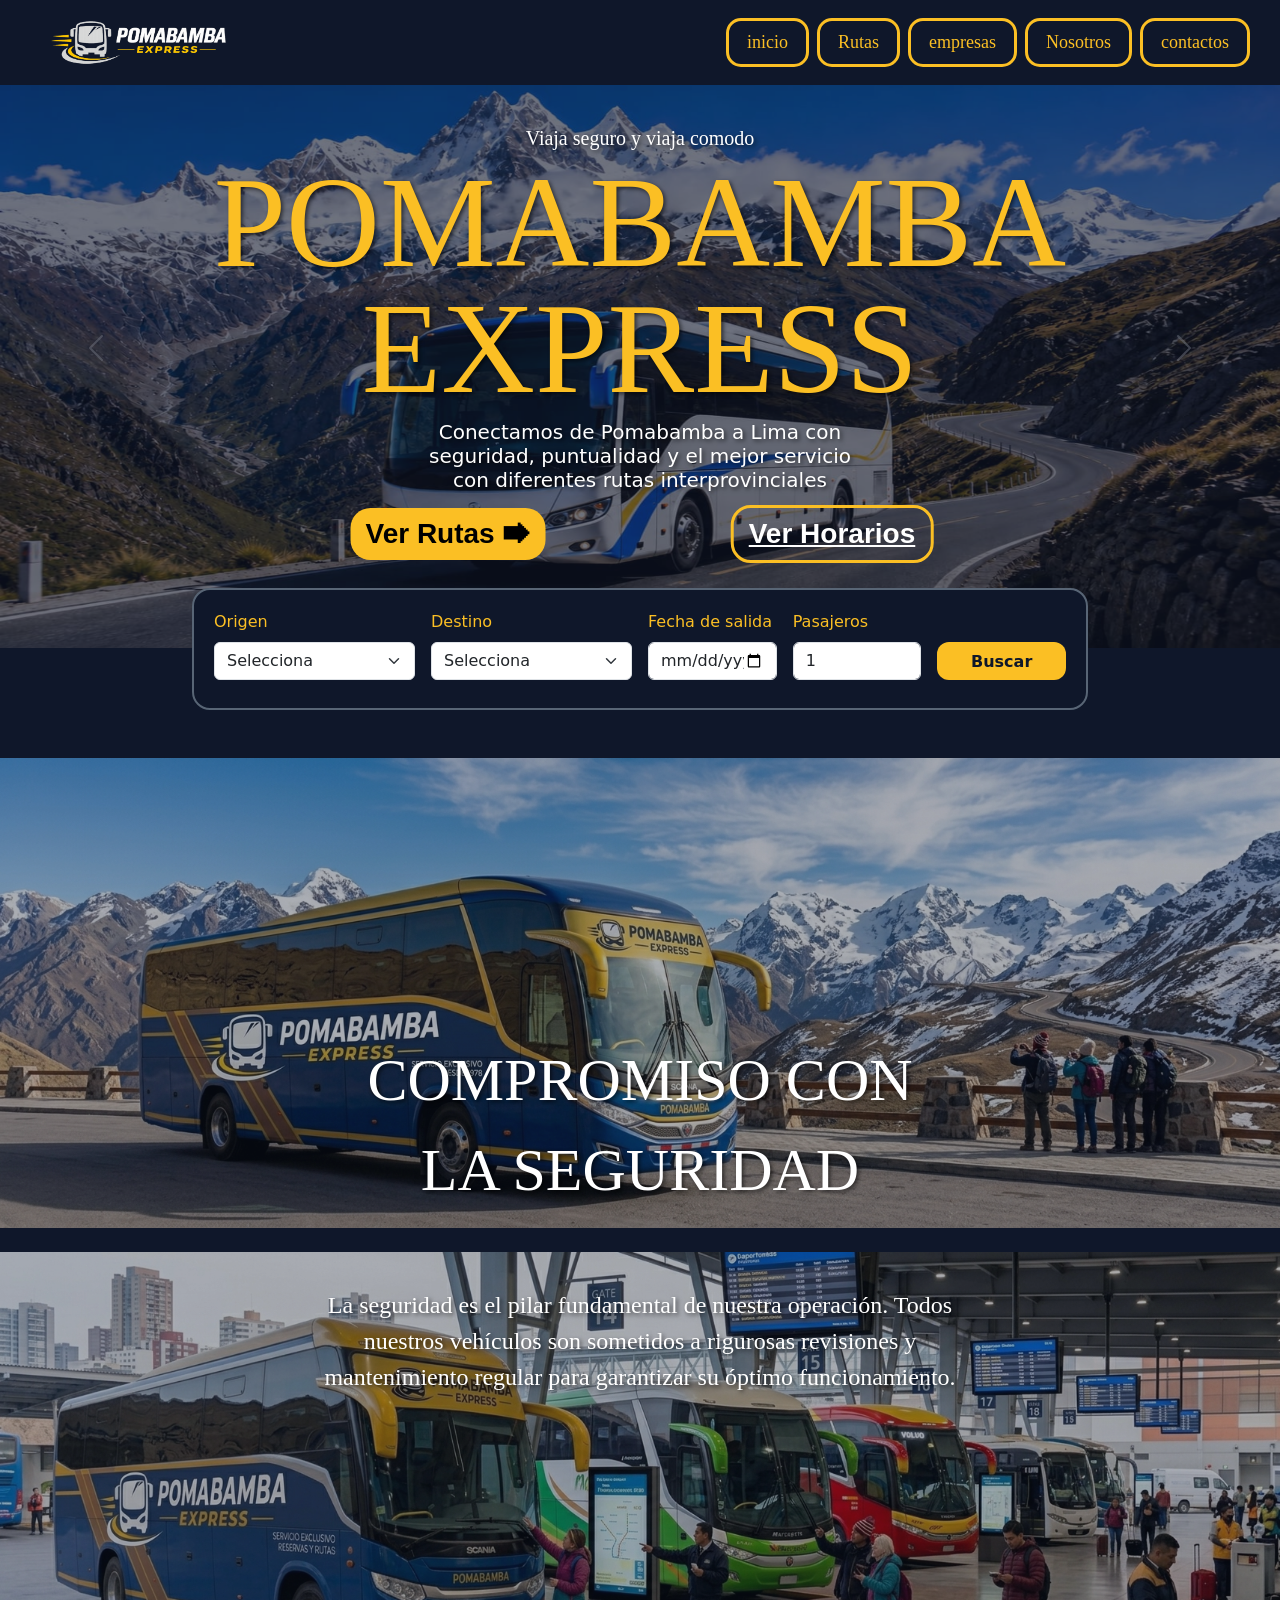
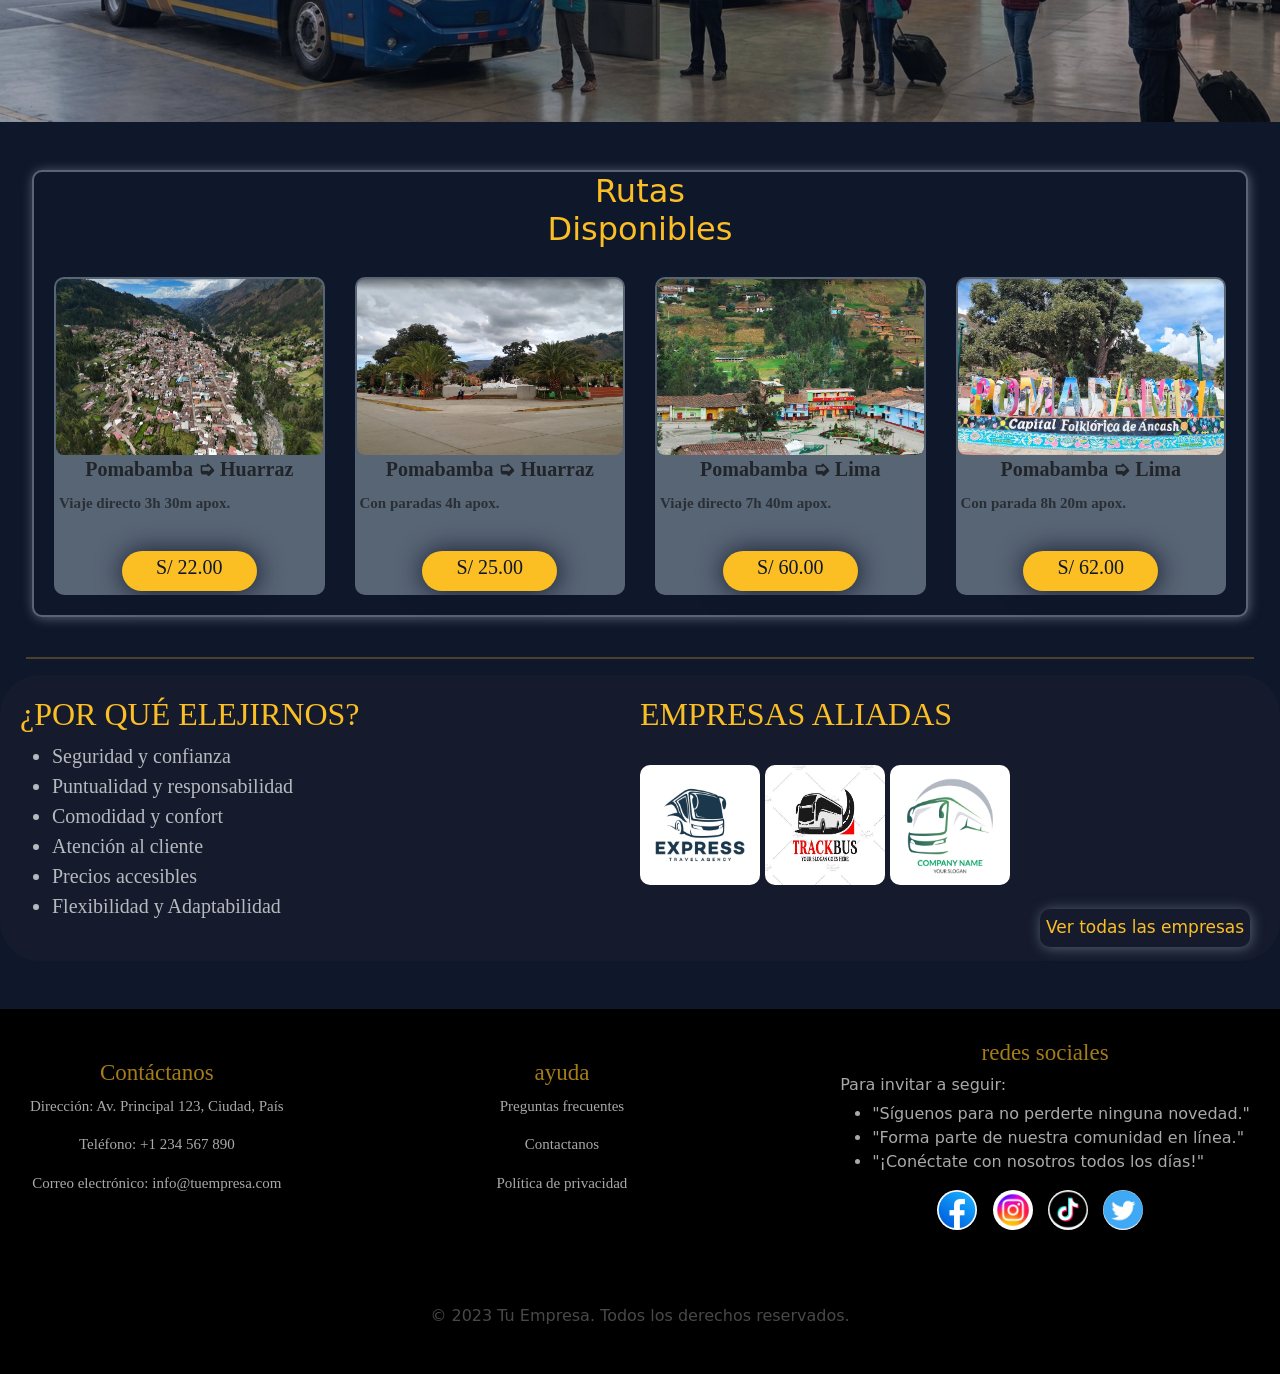
==== commit a76133da: "se modifico para que sea para mobil y pc" ====
--- a/index.html
+++ b/index.html
@@ -8,6 +8,7 @@
     <link rel="shortcut icon" href="favicon.ico" type="image/x-icon">
     <link href="https://cdn.jsdelivr.net/npm/bootstrap@5.3.8/dist/css/bootstrap.min.css" rel="stylesheet" integrity="sha384-sRIl4kxILFvY47J16cr9ZwB07vP4J8+LH7qKQnuqkuIAvNWLzeN8tE5YBujZqJLB" crossorigin="anonymous">
 </head>
+
 <body class="fondo1">
     <header class="encabezado">
         <img class="logo" src="imagenes/logosIconos/logo.png" alt="Logo">
@@ -18,6 +19,7 @@
             <a href="empresas.html" class="btnEn">empresas</a>
             <a href="nosotros.html" class="btnEn">Nosotros</a>
             <a href="contactos.html" class="btnEn">contactos</a>
+
         </nav>
     </header>
     <br>
@@ -50,7 +52,7 @@
         </div>
         <h5 class="viajaseguro">Viaja seguro y viaja comodo</h5>
         <h1 class="poma">POMABAMBA</h1>
-        <h1 class="pomaba">A  LIMA</h1>
+        <h1 class="pomaba">EXPRESS</h1>
         <p class="pomabam">Conectamos de Pomabamba a Lima con</p>
         <p class="pomabamb">seguridad, puntualidad y el mejor servicio</p>
         <p class="pomabamba">con diferentes rutas interprovinciales</p>
--- a/style.css
+++ b/style.css
@@ -905,4 +905,113 @@
   margin-bottom: 14px;
   cursor: pointer;
 }
-.btn-volver:hover { text-decoration: underline; }+.btn-volver:hover { text-decoration: underline; }
+
+/* ============================================================
+   VERSIÓN TABLET Y CELULAR (en PC no cambia nada)
+   ============================================================ */
+
+/* ---------- Pantallas medianas: los textos grandes no se salen ---------- */
+@media (max-width: 1100px) {
+  .poma, .pomaba { font-size: 11vw; }
+}
+
+/* ---------- TABLET Y MENOR (hasta 992px) ---------- */
+@media (max-width: 992px) {
+
+  html, body { overflow-x: hidden; }
+
+  /* Encabezado: logo arriba, botones abajo */
+  .encabezado {
+    position: relative;
+    flex-direction: column;
+    gap: 10px;
+    padding: 12px 10px;
+  }
+  .logo { width: 170px; }
+  .btnEncabezado { flex-wrap: wrap; justify-content: center; gap: 6px; }
+  .btnEn { font-size: 15px; padding: 5px 12px; border-width: 2.5px; }
+  .encabezado + br, .encabezado + br + br { display: none; }
+  .titulo-pagina { padding-top: 30px; }
+
+  /* Portada: la imagen se recorta sin deformarse */
+  .slider .carousel-item img { height: 560px; object-fit: cover; }
+
+  .viajaseguro { top: 9%; white-space: nowrap; }
+  .poma, .pomaba {
+    font-size: min(11vw, 90px);
+    line-height: 1.1;
+    white-space: nowrap;
+  }
+  .poma { top: 28%; }
+  .pomaba { top: 46%; }
+
+  .pomabam, .pomabamb, .pomabamba {
+    font-size: clamp(11px, 3.9vw, 20px);
+    white-space: nowrap;
+  }
+  .pomabam { top: 61%; }
+  .pomabamb { top: 66%; }
+  .pomabamba { top: 71%; }
+
+  .titubtn, .titulobtn {
+    font-size: clamp(14px, 4.2vw, 28px);
+    padding: 5px 12px;
+    line-height: 1.2;
+    white-space: nowrap;
+    top: 86%;
+  }
+
+  /* Buscador */
+  .buscador { width: 92%; padding: 16px; margin-top: -50px; }
+
+  /* Imágenes "Compromiso con la seguridad": el texto baja debajo de la foto */
+  .express { height: 260px; object-fit: cover; }
+  .ex, .exp { position: static; transform: none; }
+  .ex { font-size: 34px; padding: 18px 16px 6px; }
+  .exp { font-size: 18px; padding: 0 20px 10px; }
+
+  /* Rutas disponibles */
+  .rutas { width: auto; padding: 0 10px; font-size: 26px; margin-top: 10px; }
+  .lasrutas { flex-wrap: wrap; gap: 20px; padding: 16px; }
+
+  /* Por qué elegirnos / Empresas aliadas */
+  .otrasemprs { padding: 14px; border-radius: 24px; }
+  .elejir { flex-direction: column; gap: 20px; }
+  .eleji { flex: none; }
+  .elejirnos1, .elejirnos2 { height: auto; }
+  .elejirnos1 { font-size: 18px; }
+  .imgempresas { width: 90px; height: 90px; }
+  .buttnemprs { margin-left: 0; }
+
+  /* Footer */
+  .footer { padding: 24px 16px; }
+  .footer-content { flex-direction: column; gap: 24px; }
+  .footx, .sosiales { text-align: center; }
+  .footer-social { list-style: none; padding: 0; }
+  .derechos { margin-top: 20px; }
+}
+
+/* ---------- CELULAR (hasta 576px) ---------- */
+@media (max-width: 576px) {
+  .logo { width: 150px; }
+  .btnEn { font-size: 14px; padding: 4px 10px; }
+
+  .slider .carousel-item img { height: 440px; }
+  .viajaseguro { top: 10%; }
+  .poma { top: 27%; }
+  .pomaba { top: 41%; }
+  .pomabam { top: 54%; }
+  .pomabamb { top: 59%; }
+  .pomabamba { top: 64%; }
+
+  .titubtn, .titulobtn { top: 82%; }
+  .titubtn { left: 30%; }
+  .titulobtn { left: 70%; }
+
+  .express { height: 200px; }
+  .ex { font-size: 26px; }
+  .exp { font-size: 16px; }
+  .rutas { font-size: 22px; }
+  .elejirnos1 { font-size: 16px; }
+}
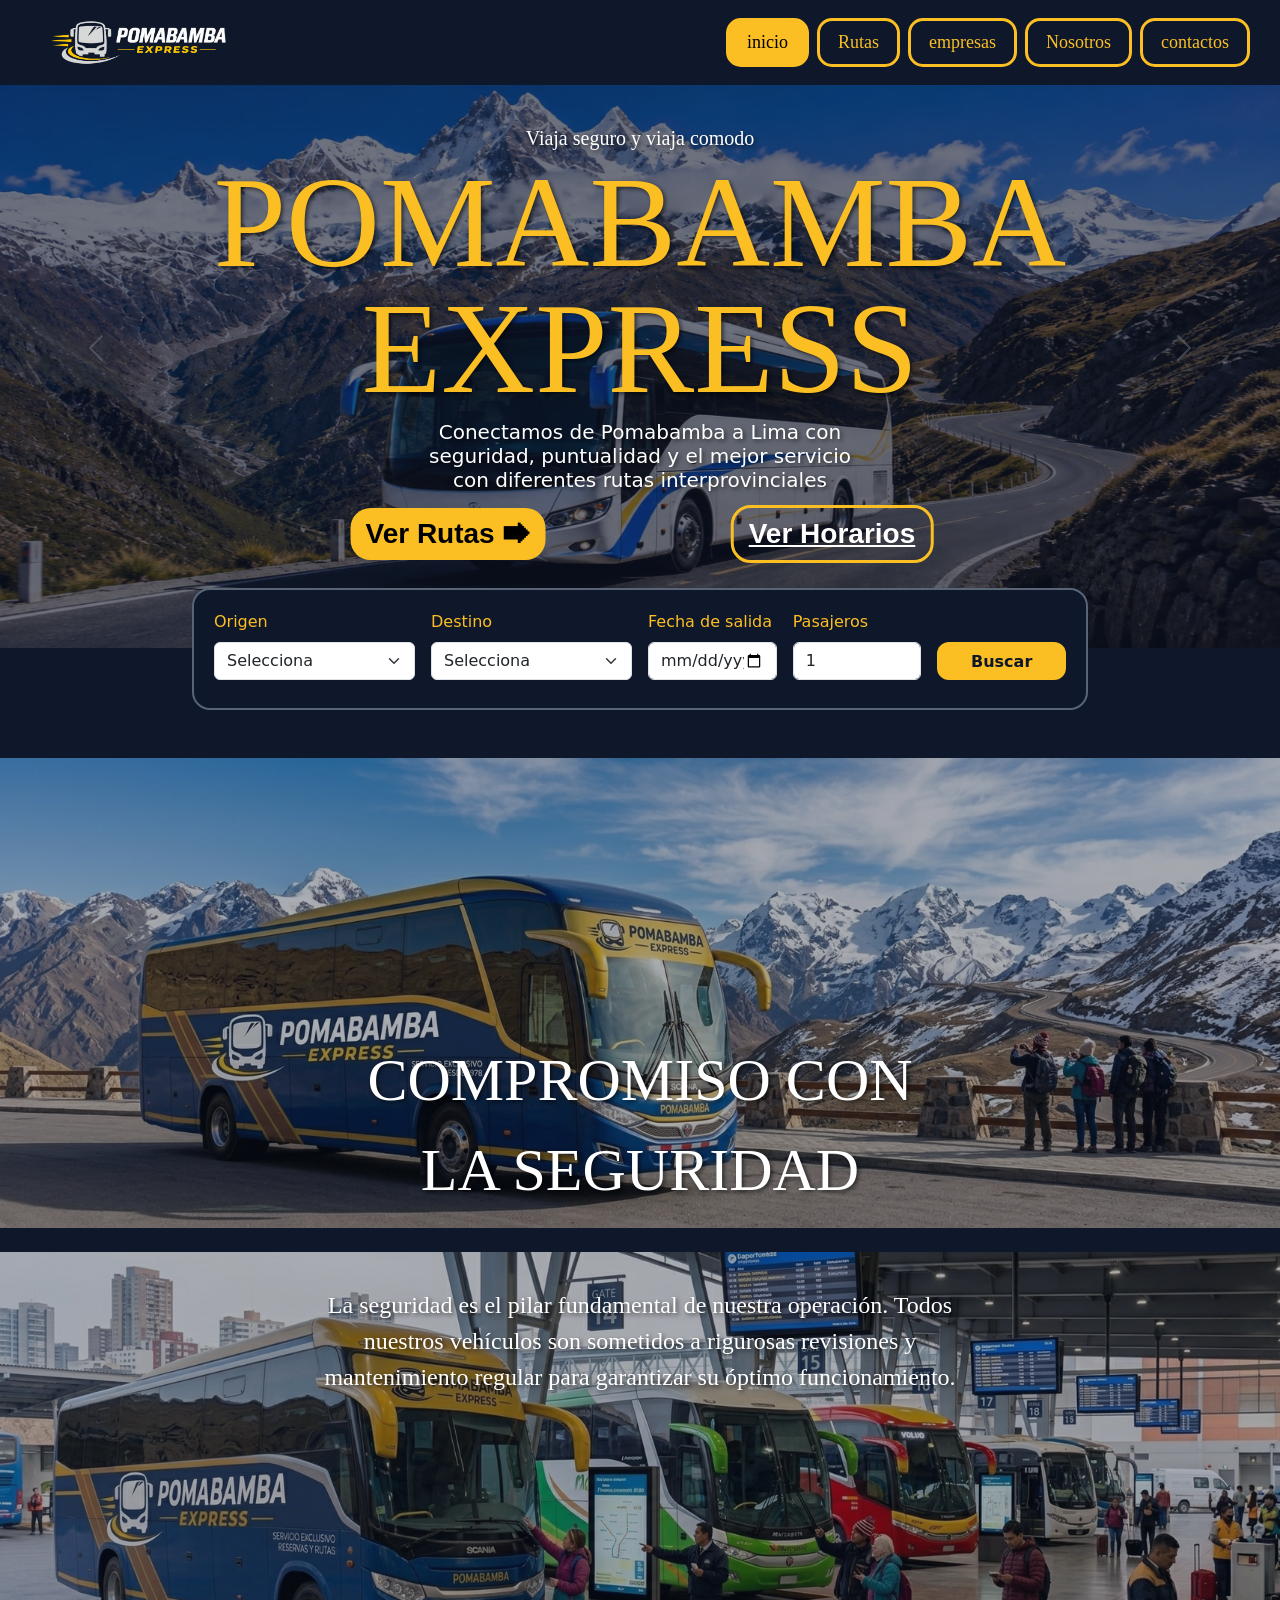
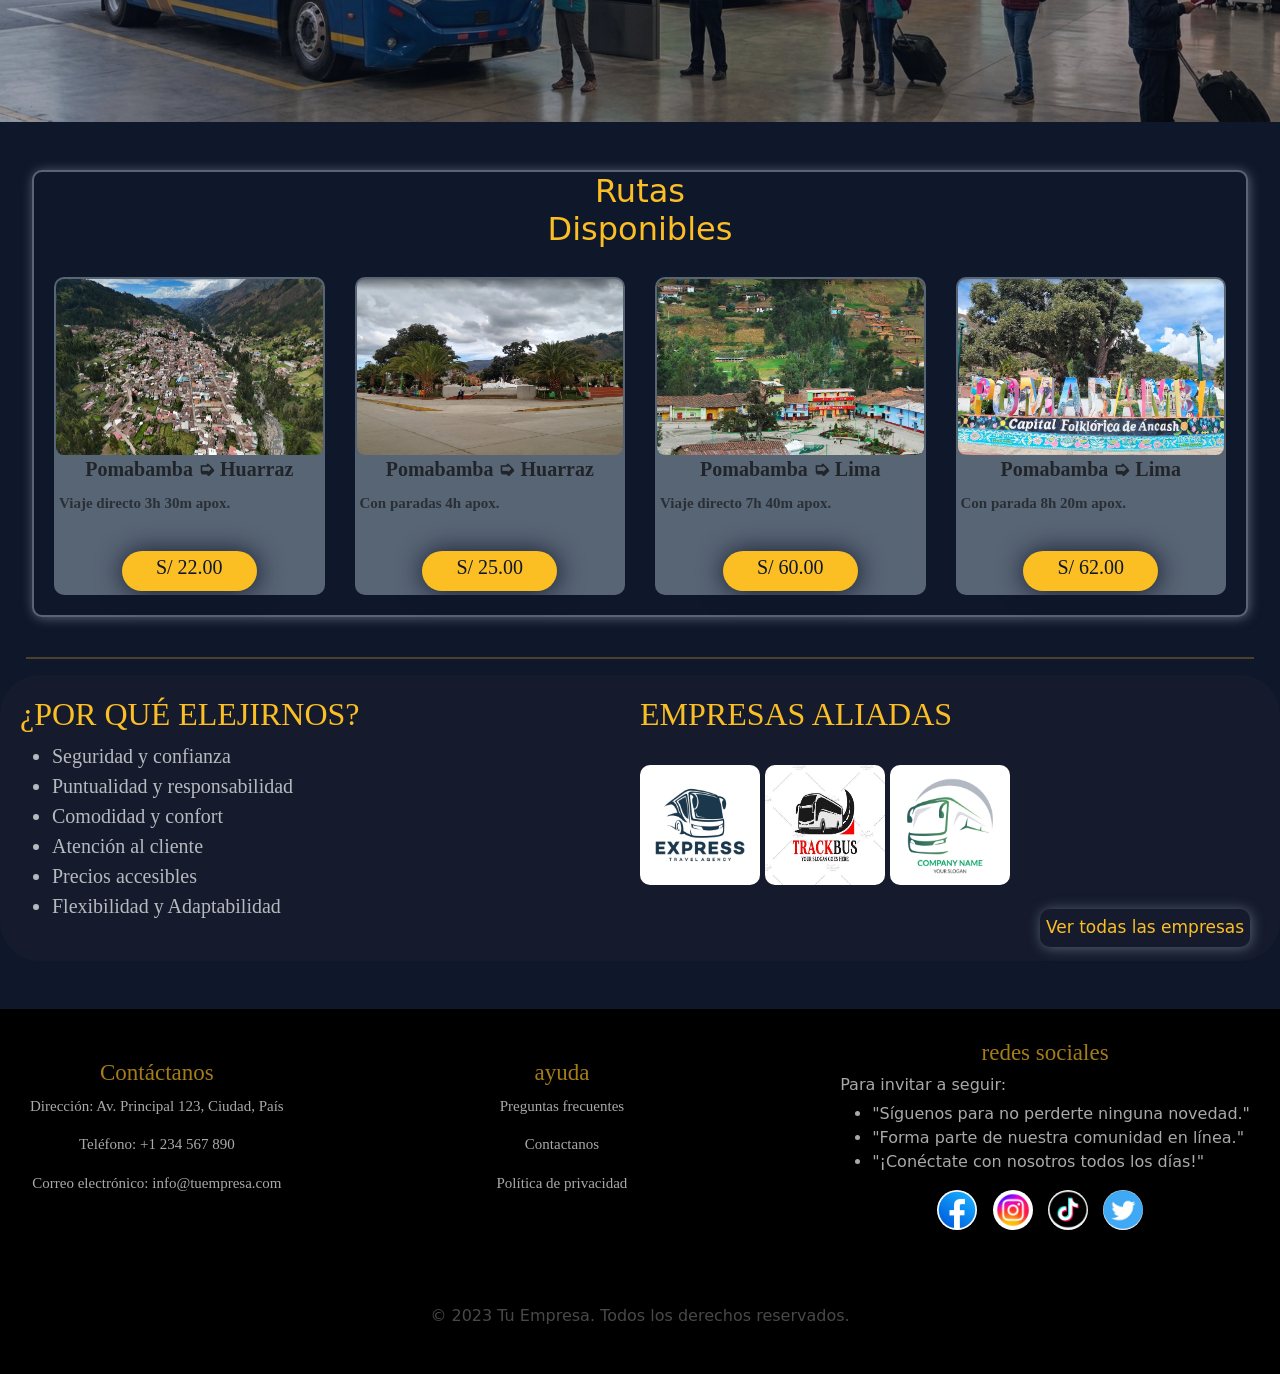
==== commit 6ea90ab4: "cree barrias carpetas y redireccione a todas las ventanas y agrege lo que son los encabezados que va" ====
--- a/index.html
+++ b/index.html
@@ -14,11 +14,11 @@
         <img class="logo" src="imagenes/logosIconos/logo.png" alt="Logo">
         <nav class="btnEncabezado">
     
-            <a href="index.html" class="btnEn">inicio</a>
+            <a href="index.html" class="btnEn activo">inicio</a>
             <a href="encabezados/rutas.html" class="btnEn">Rutas</a>
-            <a href="empresas.html" class="btnEn">empresas</a>
-            <a href="nosotros.html" class="btnEn">Nosotros</a>
-            <a href="contactos.html" class="btnEn">contactos</a>
+            <a href="encabezados/empresas.html" class="btnEn">empresas</a>
+            <a href="encabezados/nosotros.html" class="btnEn">Nosotros</a>
+            <a href="encabezados/contactos.html" class="btnEn">contactos</a>
 
         </nav>
     </header>
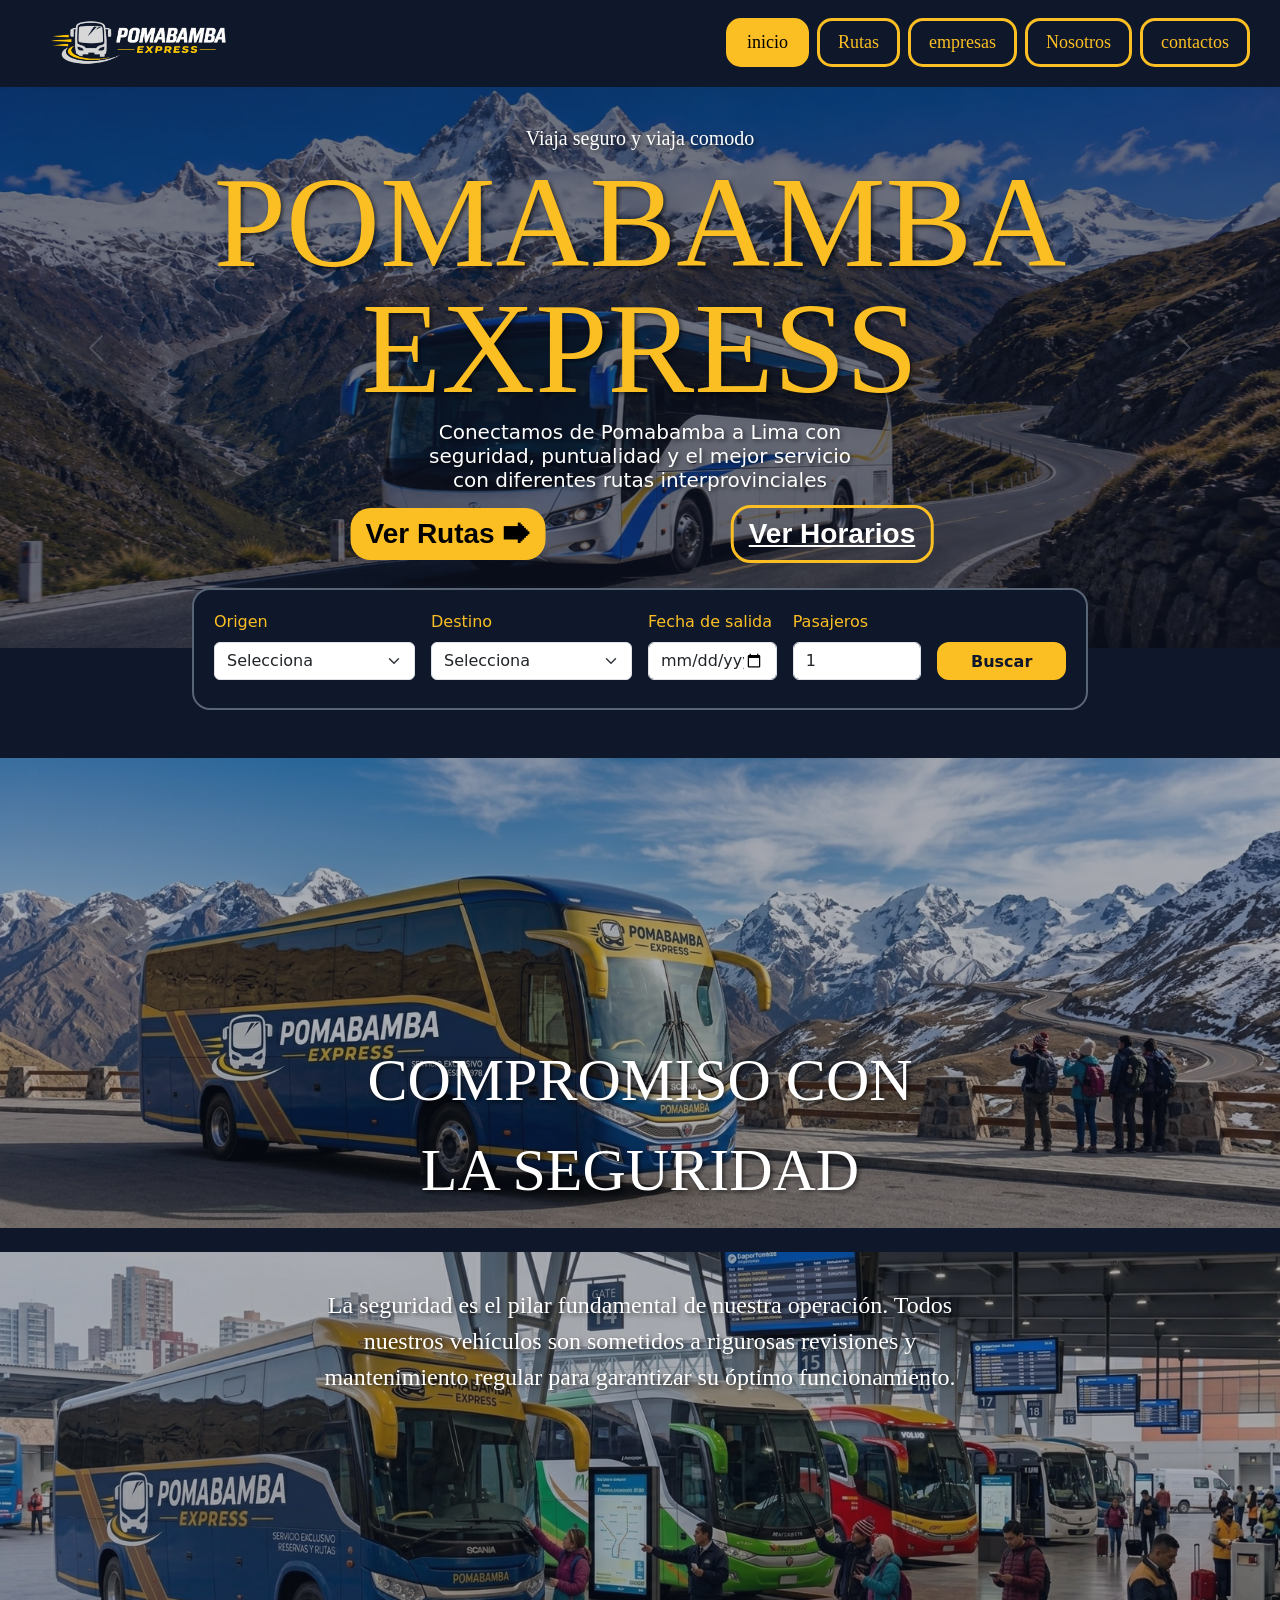
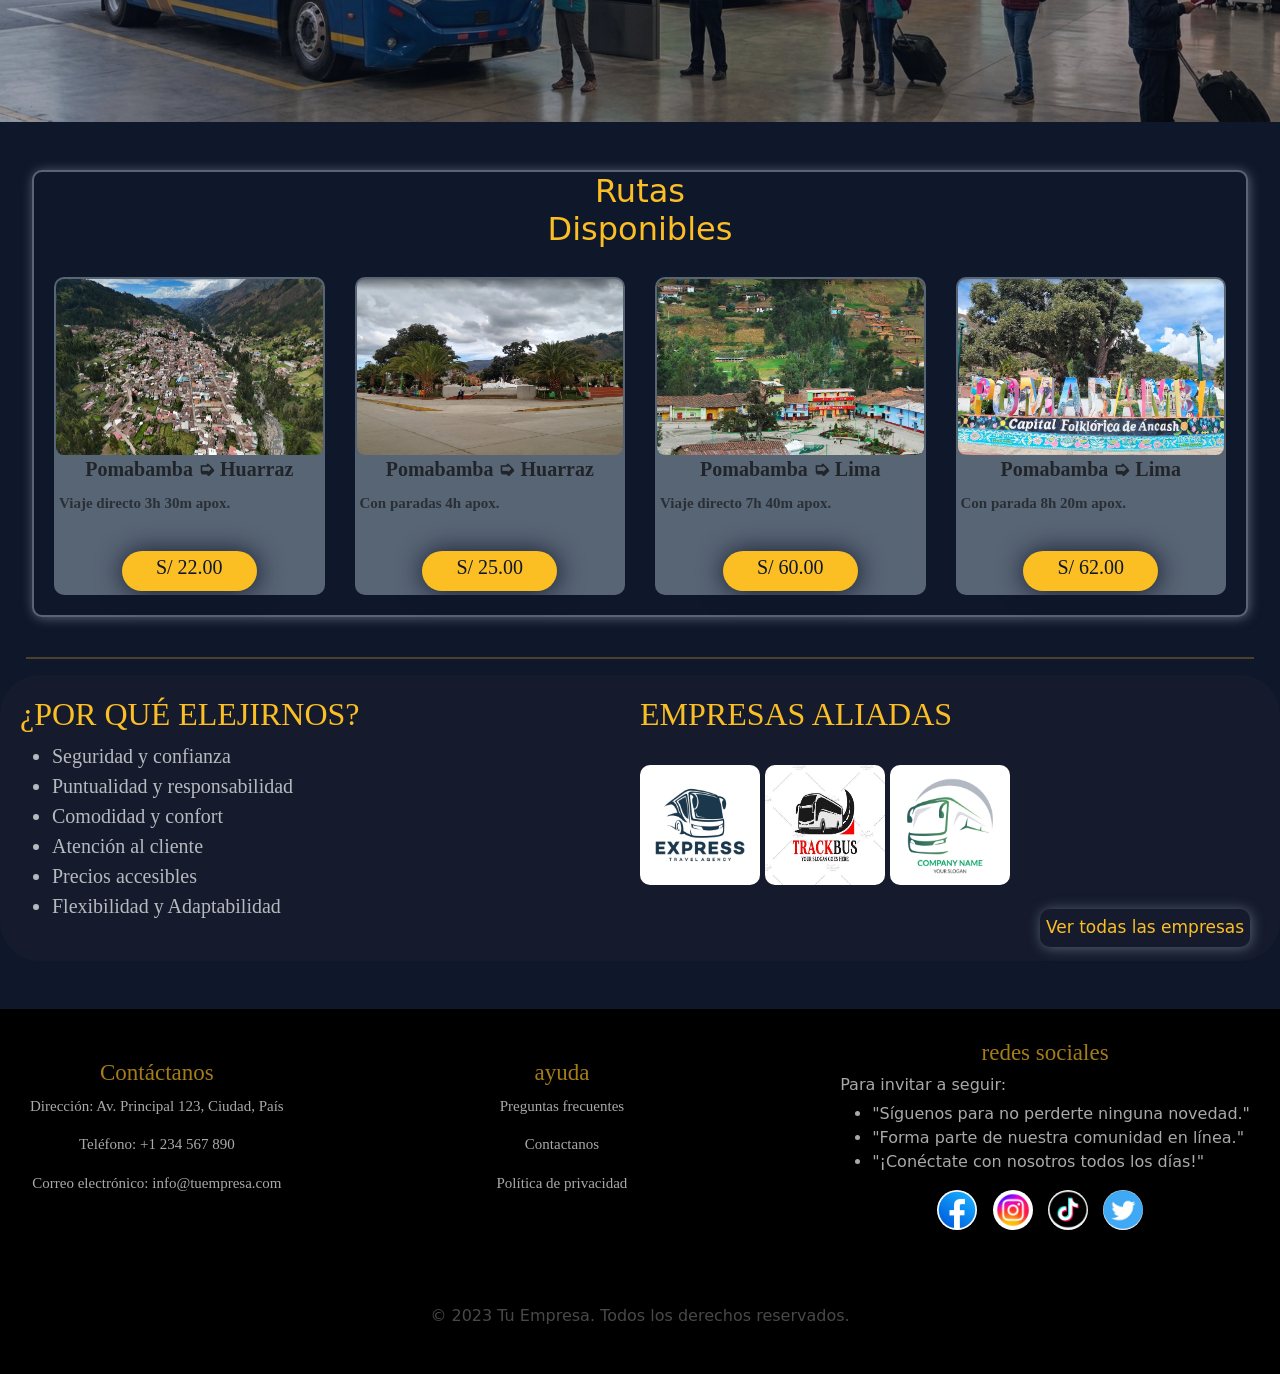
==== commit c35fd7e1: "se termino un 90% de la pajina web se agrego lcontactos transacciones fooders estilos y poder utiliz" ====
--- a/index.html
+++ b/index.html
@@ -281,5 +281,6 @@
     
     <script src="https://cdn.jsdelivr.net/npm/bootstrap@5.3.8/dist/js/bootstrap.bundle.min.js" integrity="sha384-FKyoEForCGlyvwx9Hj09JcYn3nv7wiPVlz7YYwJrWVcXK/BmnVDxM+D2scQbITxI" crossorigin="anonymous"></script>
     <script src="script.js"></script>
+    <script src="../Scripts/menu.js"></script>
 </body>
 </html>
--- a/style.css
+++ b/style.css
@@ -1014,4 +1014,604 @@
   .exp { font-size: 16px; }
   .rutas { font-size: 22px; }
   .elejirnos1 { font-size: 16px; }
+}
+/* ============================ */
+/* EMPRESAS */
+/* ============================ */
+.lista-rutas-empresa {
+  list-style: none;
+  padding: 0;
+  margin: 0 0 12px;
+  color: #FBBF24;
+  font-weight: bold;
+}
+.chip-servicio {
+  display: inline-block;
+  background-color: #0F172A;
+  color: #FBBF24;
+  border: 1px solid #FBBF24;
+  border-radius: 20px;
+  padding: 3px 12px;
+  margin: 3px;
+  font-size: 13px;
+  font-weight: bold;
+}
+/* ============================ */
+/* EMPRESAS: ESTRELLAS, DATOS Y ALIADA */
+/* ============================ */
+.estrellas { margin-bottom: 10px; }
+.estrellas-icono {
+  color: #FBBF24;
+  font-size: 20px;
+  letter-spacing: 2px;
+}
+.estrellas-num { color: #ffffffb1; font-size: 14px; }
+
+.datos-rapidos {
+  display: grid;
+  grid-template-columns: repeat(3, 1fr);
+  gap: 6px;
+  background-color: #0F172A;
+  border-radius: 10px;
+  padding: 10px 6px;
+  margin: 12px 0;
+}
+.datos-rapidos strong {
+  display: block;
+  color: #FBBF24;
+  font-size: 22px;
+  line-height: 1.1;
+}
+.datos-rapidos span { font-size: 13px; color: #ffffffb1; }
+
+.btn-ruta-borde {
+  display: inline-block;
+  background-color: transparent;
+  color: #FBBF24;
+  font-weight: bold;
+  text-decoration: none;
+  padding: 6px 18px;
+  border: 2px solid #FBBF24;
+  border-radius: 20px;
+  margin: 4px;
+  transition: all 0.3s ease;
+}
+.btn-ruta-borde:hover {
+  background-color: #FBBF24;
+  color: #0F172A;
+}
+.tarjeta-ruta-info .btn-ruta { margin: 4px; }
+
+/* Ventana de detalle */
+.emp-foto {
+  width: 100%;
+  height: 220px;
+  object-fit: cover;
+  border-radius: 12px;
+}
+.emp-datos li { gap: 16px; }
+.emp-datos strong { text-align: right; }
+
+/* Sección "Sé nuestra aliada" */
+.aliada {
+  display: flex;
+  justify-content: space-between;
+  align-items: center;
+  flex-wrap: wrap;
+  gap: 20px;
+  background-color: #1b2740;
+  border: 2px solid #FBBF24;
+  border-radius: 16px;
+  padding: 28px 32px;
+}
+.aliada-titulo {
+  color: #ffffff;
+  font-family: fantasy;
+  margin-bottom: 8px;
+}
+.aliada-titulo span { color: #FBBF24; }
+.aliada-texto { color: #ffffffb1; margin: 0; max-width: 560px; }
+.btn-aliada {
+  background-color: #FBBF24;
+  color: #0F172A;
+  font-weight: bold;
+  text-decoration: none;
+  padding: 12px 28px;
+  border-radius: 14px;
+  transition: all 0.3s ease;
+}
+.btn-aliada:hover {
+  box-shadow: 1px 1px 14px #FBBF24;
+  transform: translateY(-2px);
+}
+/* ============================ */
+/* NOSOTROS */
+/* ============================ */
+.nos-h2 {
+  color: #ffffff;
+  font-family: fantasy;
+  margin-bottom: 16px;
+}
+.nos-h2 span { color: #FBBF24; }
+.nos-texto { color: #ffffffcc; font-size: 17px; line-height: 1.7; }
+
+.nos-historia {
+  display: grid;
+  grid-template-columns: repeat(auto-fit, minmax(300px, 1fr));
+  gap: 32px;
+  align-items: center;
+}
+.nos-img {
+  width: 100%;
+  height: 340px;
+  object-fit: cover;
+  border-radius: 16px;
+  border: 2px solid #586575;
+}
+
+.tarjeta-mv {
+  background-color: #1b2740;
+  border: 1px solid #586575;
+  border-radius: 16px;
+  padding: 28px;
+  height: 100%;
+  color: #ffffffcc;
+  transition: all 0.3s ease;
+}
+.tarjeta-mv:hover {
+  border-color: #FBBF24;
+  transform: translateY(-4px);
+}
+.tarjeta-mv h3 { color: #FBBF24; font-weight: bold; }
+.mv-icono { font-size: 38px; margin-bottom: 8px; }
+
+.numeros-fondo {
+  background-color: #1b2740;
+  border-top: 2px solid #FBBF24;
+  border-bottom: 2px solid #FBBF24;
+  padding: 40px 0;
+  margin: 20px 0;
+}
+.numeros {
+  display: grid;
+  grid-template-columns: repeat(auto-fit, minmax(180px, 1fr));
+  gap: 24px;
+  text-align: center;
+}
+.numero-item strong {
+  display: block;
+  color: #FBBF24;
+  font-family: fantasy;
+  font-size: 54px;
+  line-height: 1.1;
+}
+.numero-item span { color: #ffffffb1; font-size: 16px; }
+
+.valores {
+  display: grid;
+  grid-template-columns: repeat(auto-fit, minmax(240px, 1fr));
+  gap: 20px;
+}
+.valor-item {
+  background-color: #1b2740;
+  border: 1px solid #586575;
+  border-radius: 14px;
+  padding: 22px;
+  text-align: center;
+  color: #ffffffb1;
+  transition: all 0.3s ease;
+}
+.valor-item:hover {
+  border-color: #FBBF24;
+  box-shadow: 0 0 14px #FBBF2455;
+  transform: translateY(-4px);
+}
+.valor-item h4 { color: #ffffff; font-weight: bold; }
+.valor-item p { margin: 0; }
+/* ============================================================
+   MENÚ Y EFECTOS (todas las páginas)
+   ============================================================ */
+html { scroll-behavior: smooth; }
+
+/* Página: entrada y salida suave */
+body { animation: paginaEntra .5s ease; transition: opacity .25s ease; }
+body.saliendo { opacity: 0; }
+@keyframes paginaEntra { from { opacity: 0; } to { opacity: 1; } }
+
+/* Encabezado que reacciona al scroll */
+.encabezado {
+  border-bottom: 2px solid transparent;
+  transition: padding .3s ease, box-shadow .3s ease, border-color .3s ease;
+}
+.logo { transition: width .3s ease; }
+.encabezado.scrolled {
+  box-shadow: 0 6px 22px rgba(0, 0, 0, .55);
+  border-bottom-color: #FBBF24;
+}
+@media (min-width: 993px) {
+  .encabezado.scrolled { padding: 8px 30px; }
+  .encabezado.scrolled .logo { width: 170px; }
+}
+
+/* Botón hamburguesa (oculto en PC) */
+.hamburguesa {
+  display: none;
+  flex-direction: column;
+  align-items: center;
+  justify-content: center;
+  gap: 5px;
+  width: 48px;
+  height: 44px;
+  padding: 0;
+  background: none;
+  border: 3px solid #FBBF24;
+  border-radius: 12px;
+  cursor: pointer;
+}
+.hamburguesa span {
+  display: block;
+  width: 22px;
+  height: 3px;
+  background-color: #FBBF24;
+  border-radius: 2px;
+  transition: transform .3s ease, opacity .3s ease;
+}
+.hamburguesa.abierto span:nth-child(1) { transform: translateY(8px) rotate(45deg); }
+.hamburguesa.abierto span:nth-child(2) { opacity: 0; }
+.hamburguesa.abierto span:nth-child(3) { transform: translateY(-8px) rotate(-45deg); }
+
+/* Tablet y celular: el menú se despliega */
+@media (max-width: 992px) {
+  body { overflow-x: visible; }   /* necesario para que el encabezado se quede pegado arriba */
+
+  .encabezado {
+    position: sticky;
+    top: 0;
+    flex-direction: row;
+    flex-wrap: nowrap;
+    justify-content: space-between;
+    align-items: center;
+    gap: 0;
+    padding: 10px 16px;
+  }
+  .logo { width: 150px; }
+  .hamburguesa { display: flex; }
+
+  .btnEncabezado {
+    position: absolute;
+    top: 100%;
+    left: 0;
+    right: 0;
+    flex-direction: column;
+    flex-wrap: nowrap;
+    align-items: stretch;
+    justify-content: flex-start;
+    gap: 10px;
+    padding: 0 16px;
+    background-color: #0F172A;
+    max-height: 0;
+    overflow: hidden;
+    transition: max-height .4s ease, padding .4s ease;
+  }
+  .btnEncabezado.abierto {
+    max-height: 420px;
+    padding: 14px 16px 18px;
+    border-bottom: 3px solid #FBBF24;
+  }
+  .btnEn {
+    width: auto;
+    display: block;
+    font-size: 17px;
+    padding: 10px;
+    border-width: 3px;
+  }
+}
+
+/* Barra de progreso */
+.barra-progreso {
+  position: fixed;
+  top: 0;
+  left: 0;
+  height: 4px;
+  width: 0;
+  background: linear-gradient(90deg, #FBBF24, #fde68a);
+  z-index: 1100;
+  pointer-events: none;
+}
+
+/* Botón subir */
+.subir {
+  position: fixed;
+  right: 20px;
+  bottom: 20px;
+  width: 46px;
+  height: 46px;
+  border-radius: 50%;
+  background-color: #FBBF24;
+  color: #0F172A;
+  border: none;
+  font-size: 22px;
+  font-weight: bold;
+  cursor: pointer;
+  z-index: 900;
+  opacity: 0;
+  visibility: hidden;
+  transform: translateY(20px);
+  transition: all .3s ease;
+}
+.subir.visible { opacity: 1; visibility: visible; transform: none; }
+.subir:hover { box-shadow: 0 0 14px #FBBF24; transform: translateY(-3px); }
+
+/* Botón de WhatsApp */
+.whatsapp {
+  position: fixed;
+  left: 20px;
+  bottom: 20px;
+  width: 52px;
+  height: 52px;
+  border-radius: 50%;
+  background-color: #25D366;
+  color: #ffffff;
+  font-size: 26px;
+  display: flex;
+  align-items: center;
+  justify-content: center;
+  text-decoration: none;
+  z-index: 900;
+  animation: pulso 2.2s infinite;
+}
+@keyframes pulso {
+  0%   { box-shadow: 0 0 0 0 rgba(37, 211, 102, .6); }
+  70%  { box-shadow: 0 0 0 16px rgba(37, 211, 102, 0); }
+  100% { box-shadow: 0 0 0 0 rgba(37, 211, 102, 0); }
+}
+
+/* Aparición al bajar */
+.rev-oculto { opacity: 0; transform: translateY(30px); transition: none; }
+.rev-entra { animation: revEntra .7s ease backwards; }
+@keyframes revEntra {
+  from { opacity: 0; transform: translateY(30px); }
+  to   { opacity: 1; transform: translateY(0); }
+}
+
+/* Si la persona tiene desactivadas las animaciones en su dispositivo */
+@media (prefers-reduced-motion: reduce) {
+  html { scroll-behavior: auto; }
+  body { animation: none; }
+  .whatsapp { animation: none; }
+}
+/* ============================ */
+/* CONTACTOS */
+/* ============================ */
+.estado-atencion {
+  display: inline-block;
+  padding: 5px 14px;
+  border-radius: 20px;
+  font-size: 14px;
+  font-weight: bold;
+  margin-bottom: 16px;
+}
+.estado-atencion.abierto { background-color: #22c55e22; color: #4ade80; border: 1px solid #22c55e; }
+.estado-atencion.cerrado { background-color: #ef444422; color: #f87171; border: 1px solid #ef4444; }
+
+.dato-contacto {
+  display: flex;
+  align-items: center;
+  gap: 14px;
+  background-color: #1b2740;
+  border: 1px solid #586575;
+  border-radius: 14px;
+  padding: 14px 16px;
+  margin-bottom: 12px;
+  transition: all 0.3s ease;
+}
+.dato-contacto:hover { border-color: #FBBF24; transform: translateX(4px); }
+.dato-icono {
+  flex: none;
+  width: 46px;
+  height: 46px;
+  display: flex;
+  align-items: center;
+  justify-content: center;
+  font-size: 22px;
+  background-color: #0F172A;
+  border: 2px solid #FBBF24;
+  border-radius: 12px;
+}
+.dato-texto { flex: 1; min-width: 0; display: flex; flex-direction: column; }
+.dato-texto span { color: #ffffffb1; font-size: 13px; }
+.dato-texto a, .dato-texto strong {
+  color: #ffffff;
+  font-weight: bold;
+  text-decoration: none;
+  overflow-wrap: anywhere;
+}
+.dato-texto a:hover { color: #FBBF24; }
+.btn-copiar {
+  flex: none;
+  background: none;
+  border: 1px solid #586575;
+  color: #FBBF24;
+  border-radius: 8px;
+  padding: 4px 12px;
+  font-size: 13px;
+  font-weight: bold;
+  cursor: pointer;
+  transition: all 0.2s ease;
+}
+.btn-copiar:hover { background-color: #FBBF24; color: #0F172A; border-color: #FBBF24; }
+.redes-fila { display: flex; gap: 4px; }
+
+/* Formulario */
+.form-card {
+  background-color: #1b2740;
+  border: 2px solid #586575;
+  border-radius: 18px;
+  padding: 28px;
+}
+.form-card label {
+  color: #ffffffcc;
+  font-size: 14px;
+  font-weight: bold;
+  margin-bottom: 6px;
+  display: block;
+}
+.campo {
+  background-color: #0F172A;
+  color: #ffffff;
+  border: 2px solid #586575;
+  border-radius: 10px;
+  padding: 10px 14px;
+  transition: border-color 0.2s ease, box-shadow 0.2s ease;
+}
+.campo::placeholder { color: #ffffff66; }
+.campo:focus {
+  background-color: #0F172A;
+  color: #ffffff;
+  border-color: #FBBF24;
+  box-shadow: 0 0 0 4px #FBBF2433;
+}
+.campo.invalido { border-color: #ef4444; }
+.campo.valido { border-color: #22c55e; }
+select.campo {
+  appearance: none;
+  background-image: url("data:image/svg+xml,%3csvg xmlns='http://www.w3.org/2000/svg' viewBox='0 0 16 16'%3e%3cpath fill='none' stroke='%23FBBF24' stroke-linecap='round' stroke-linejoin='round' stroke-width='2' d='m2 5 6 6 6-6'/%3e%3c/svg%3e");
+  background-repeat: no-repeat;
+  background-position: right 14px center;
+  background-size: 16px 12px;
+}
+select.campo option { background-color: #0F172A; color: #ffffff; }
+textarea.campo { resize: vertical; min-height: 120px; }
+
+.error-campo { color: #f87171; font-size: 13px; min-height: 18px; margin-top: 4px; }
+.contador-msg { color: #ffffff88; margin-top: 4px; }
+.error-envio { color: #f87171; margin: 12px 0 0; }
+
+.check-acepto { display: flex; gap: 10px; align-items: flex-start; cursor: pointer; font-weight: normal !important; }
+.check-acepto input { margin-top: 4px; accent-color: #FBBF24; width: 18px; height: 18px; flex: none; }
+
+.honeypot { position: absolute; left: -9999px; width: 1px; height: 1px; opacity: 0; }
+
+.btn-pagar:disabled { opacity: 0.7; cursor: wait; transform: none; box-shadow: none; }
+.spinner-mini {
+  display: inline-block;
+  width: 16px;
+  height: 16px;
+  border: 3px solid #0F172A44;
+  border-top-color: #0F172A;
+  border-radius: 50%;
+  animation: girar 0.7s linear infinite;
+  vertical-align: -2px;
+}
+@keyframes girar { to { transform: rotate(360deg); } }
+
+.codigo-ticket {
+  display: inline-block;
+  background-color: #0F172A;
+  color: #FBBF24;
+  border: 2px dashed #FBBF24;
+  border-radius: 12px;
+  padding: 8px 22px;
+  font-size: 24px;
+  font-weight: bold;
+  letter-spacing: 3px;
+}
+
+/* Agencias y mapa */
+.agencias-lista { display: flex; flex-direction: column; gap: 12px; }
+.agencia {
+  text-align: left;
+  display: flex;
+  flex-direction: column;
+  gap: 2px;
+  background-color: #1b2740;
+  color: #ffffffb1;
+  border: 2px solid #586575;
+  border-radius: 14px;
+  padding: 14px 18px;
+  cursor: pointer;
+  font-family: inherit;
+  transition: all 0.25s ease;
+}
+.agencia strong { color: #ffffff; font-size: 18px; }
+.agencia-tel { color: #FBBF24; font-weight: bold; }
+.agencia:hover { border-color: #FBBF24; }
+.agencia.activa { border-color: #FBBF24; background-color: #2a3550; box-shadow: 0 0 14px #FBBF2444; }
+
+.mapa-marco {
+  height: 420px;
+  border: 2px solid #586575;
+  border-radius: 16px;
+  overflow: hidden;
+  background-color: #1b2740;
+}
+.mapa-marco iframe { width: 100%; height: 100%; border: 0; }
+@media (max-width: 576px) {
+  .mapa-marco { height: 300px; }
+  .form-card { padding: 20px; }
+}
+
+/* Aviso flotante */
+.toast-pe {
+  position: fixed;
+  left: 50%;
+  bottom: 24px;
+  transform: translate(-50%, 30px);
+  background-color: #FBBF24;
+  color: #0F172A;
+  font-weight: bold;
+  padding: 10px 22px;
+  border-radius: 24px;
+  box-shadow: 0 6px 20px rgba(0, 0, 0, 0.45);
+  opacity: 0;
+  pointer-events: none;
+  transition: all 0.3s ease;
+  z-index: 2000;
+}
+.toast-pe.visible { opacity: 1; transform: translate(-50%, 0); }
+/* ============================ */
+/* ANIMACIONES DE ENTRADA */
+/* ============================ */
+
+/* Título: palabra por palabra */
+.palabra {
+  display: inline-block;
+  animation: palabraEntra .6s ease backwards;
+  animation-delay: calc(var(--i) * .09s + .15s);
+}
+@keyframes palabraEntra {
+  from { opacity: 0; transform: translateY(24px); }
+  to   { opacity: 1; transform: translateY(0); }
+}
+
+/* Textos pequeños del título de cada página */
+.titulo-pagina-mini { animation: subeSuave .7s ease backwards; }
+.titulo-pagina-sub  { animation: subeSuave .7s ease .7s backwards; }
+@keyframes subeSuave {
+  from { opacity: 0; transform: translateY(16px); }
+  to   { opacity: 1; transform: translateY(0); }
+}
+
+/* Portada del inicio: solo aparecen (sin mover, para no desacomodar el centrado) */
+.viajaseguro, .poma, .pomaba, .pomabam, .pomabamb, .pomabamba, .titubtn, .titulobtn {
+  animation: heroEntra .9s ease backwards;
+}
+.viajaseguro { animation-delay: .2s; }
+.poma        { animation-delay: .4s; }
+.pomaba      { animation-delay: .7s; }
+.pomabam     { animation-delay: 1s; }
+.pomabamb    { animation-delay: 1.15s; }
+.pomabamba   { animation-delay: 1.3s; }
+.titubtn     { animation-delay: 1.5s; }
+.titulobtn   { animation-delay: 1.65s; }
+@keyframes heroEntra {
+  from { opacity: 0; }
+  to   { opacity: 1; }
+}
+
+@media (prefers-reduced-motion: reduce) {
+  .palabra, .titulo-pagina-mini, .titulo-pagina-sub,
+  .viajaseguro, .poma, .pomaba, .pomabam, .pomabamb, .pomabamba, .titubtn, .titulobtn {
+    animation: none;
+  }
 }
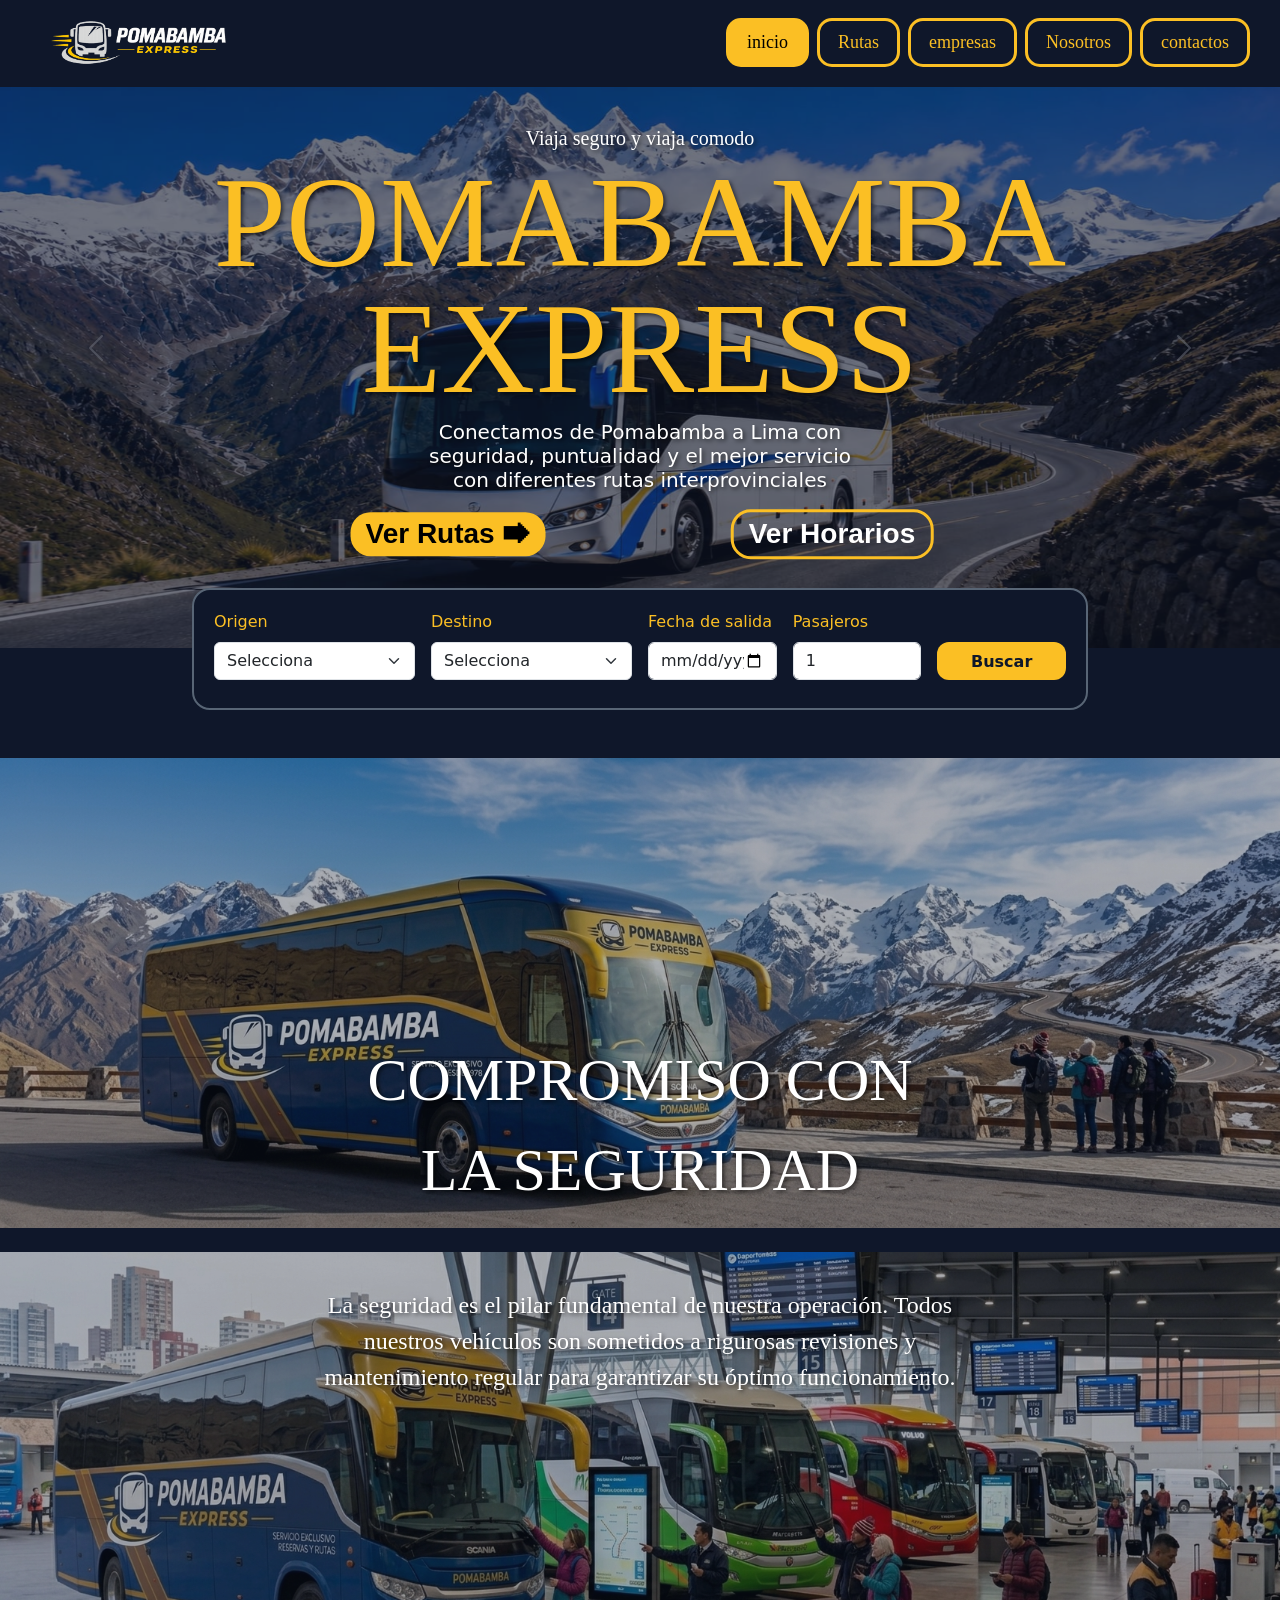
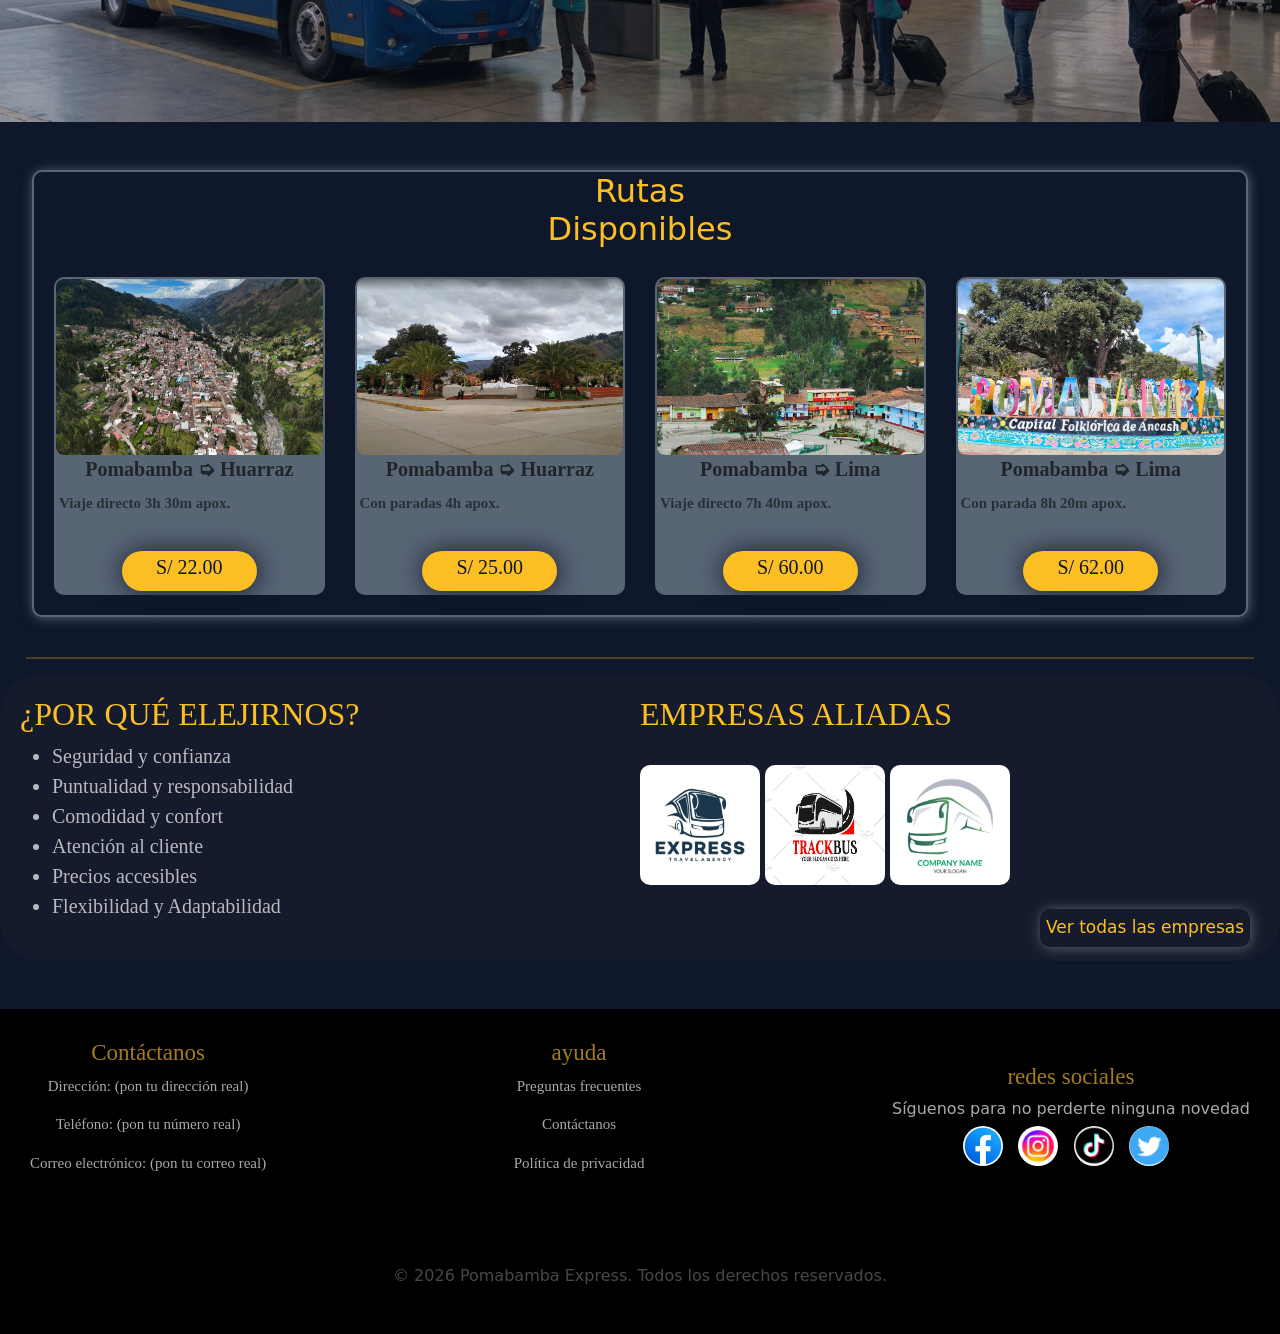
==== commit adba9e63: "reparando algunas cosas que estan mal" ====
--- a/index.html
+++ b/index.html
@@ -1,5 +1,5 @@
 <!DOCTYPE html>
-<html lang="en">
+<html lang="es">
 <head>
     <meta charset="UTF-8">
     <meta name="viewport" content="width=device-width, initial-scale=1.0">
@@ -57,9 +57,9 @@
         <p class="pomabamb">seguridad, puntualidad y el mejor servicio</p>
         <p class="pomabamba">con diferentes rutas interprovinciales</p>
         <div>
-            <a href="encabezados/rutas.html"><button class="titubtn">Ver Rutas 🡆</button></a>
-            <a href="encabezados/horarios.html" class="titulobtn">Ver Horarios</a>
-        </div>
+    <a href="encabezados/rutas.html" class="titubtn">Ver Rutas 🡆</a>
+    <a href="encabezados/rutas.html" class="titulobtn">Ver Horarios</a>
+</div>
         
     </div>
     <form class="buscador" id="formBuscar">
@@ -125,7 +125,7 @@
                 <div class="card-body">
                     <h5 class="rut">Pomabamba ➭ Huarraz</h5>
                     <h6 class="horarutas"><p>Viaje directo  3h 30m apox.</p></h6>
-                    <a href="upn.pe" target="_blank"><button class="solesrutas" ><h5>S/ 22.00</h5></button></a>
+                    <a href="encabezados/rutas.html?origen=Pomabamba&amp;destino=Huaraz" class="solesrutas"><h5>S/ 22.00</h5></a>
                 </div>
             </div>
 
@@ -146,7 +146,7 @@
                 <div class="card-body">
                     <h5 class="rut">Pomabamba ➭ Huarraz</h5>
                     <h6 class="horarutas"><p> Con paradas 4h apox.</p></h6>
-                    <a href="upn.pe" target="_blank"><button class="solesrutas" ><h5>S/ 25.00</h5></button></a>
+                    <a href="encabezados/rutas.html?origen=Pomabamba&amp;destino=Huaraz" class="solesrutas"><h5>S/ 25.00</h5></a>
                 </div>
             </div>
 
@@ -166,7 +166,7 @@
                 <div class="card-body">
                     <h5 class="rut">Pomabamba ➭ Lima</h5>
                     <h6 class="horarutas"><p>Viaje directo  7h 40m apox.</p></h6>
-                    <a href="upn.pe" target="_blank"><button class="solesrutas" ><h5>S/ 60.00</h5></button></a>
+                    <a href="encabezados/rutas.html?origen=Pomabamba&amp;destino=Lima" class="solesrutas"><h5>S/ 60.00</h5></a>
                 </div>
             </div>
 
@@ -188,7 +188,7 @@
                 <div class="card-body">
                     <h5 class="rut">Pomabamba ➭ Lima</h5>
                     <h6 class="horarutas"><p>Con parada  8h 20m apox.</p></h6>
-                    <a href="upn.pe" target="_blank"><button class="solesrutas" ><h5>S/ 62.00</h5></button></a>
+                    <a href="encabezados/rutas.html?origen=Pomabamba&amp;destino=Lima" class="solesrutas"><h5>S/ 62.00</h5></a>
                 </div>
             </div>
 
@@ -220,15 +220,18 @@
                     <h2 class="otrastit">EMPRESAS ALIADAS</h2>
                     <div class="elejirnos2">
                         <br>
-                        <a href=""><img class="imgempresas" src="imagenes/buses/empresas1.jpg" alt=""></a>
-                        <a href=""><img class="imgempresas" src="imagenes/buses/empresas2.jpg" alt=""></a>
-                        <a href=""><img class="imgempresas" src="imagenes/buses/empresas3.jpg" alt=""></a>
+                        <a href="encabezados/empresas.html"><img class="imgempresas" src="imagenes/buses/empresas1.jpg"
+                                alt="Empresa aliada 1"></a>
+                        <a href="encabezados/empresas.html"><img class="imgempresas" src="imagenes/buses/empresas2.jpg"
+                                alt="Empresa aliada 2"></a>
+                        <a href="encabezados/empresas.html"><img class="imgempresas" src="imagenes/buses/empresas3.jpg"
+                                alt="Empresa aliada 3"></a>
                         <div>
                             <br>
-                            <a href=""><button class="buttnemprs">Ver todas las empresas</button></a>
-                        </div>
-                    </div>
-                    
+                            <a href="encabezados/empresas.html" class="buttnemprs">Ver todas las empresas</a>
+                        </div>
+                    </div>
+                
                 </div>
             </div>
         </div>
@@ -237,38 +240,31 @@
     <br>
    <center>
     <footer class="footer">
-        <div class="footer-content">
-            <div class="footer-contactos">
-                <h3 class="footers">Contáctanos</h3>
-                <p class="footerp">Dirección: Av. Principal 123, Ciudad, País</p>
-                <p class="footerp">Teléfono: +1 234 567 890</p>
-                <p class="footerp">Correo electrónico: info@tuempresa.com</p>
-            </div>
-            <div>
-                <h3 class="footers">ayuda</h3>
-                <p class="footerp">Preguntas frecuentes</p>
-                <p class="footerp">Contactanos</p>
-                <p class="footerp">Política de privacidad</p>
-
-            </div>
-            <div>
-                <h3 class="footers">redes sociales</h3>
-                <h4 class="footx">Para invitar a seguir:</h4>
-                <ul class="footer-social">
-                    <li class="sosiales">"Síguenos para no perderte ninguna novedad."</li>
-                    <li class="sosiales">"Forma parte de nuestra comunidad en línea."</li>
-                    <li class="sosiales">"¡Conéctate con nosotros todos los días!"</li>
-                </ul>
-                <a href=""><img class="imgredes" src="imagenes/redes-sociales/facebbok.jpg" alt=""></a>
-                <a href=""><img class="imgredes" src="imagenes/redes-sociales/instagram.jpg" alt=""></a>
-                <a href=""><img class="imgredes" src="imagenes/redes-sociales/tiktok.jpg" alt=""></a>
-                <a href=""><img class="imgredes" src="imagenes/redes-sociales/Twitter.jpg" alt=""></a>
-            </div>
-        </div>
-        <br>
-
-        <p class="derechos">&copy; 2023 Tu Empresa. Todos los derechos reservados.</p>
-    </footer>
+    <div class="footer-content">
+        <div class="footer-contactos">
+            <h3 class="footers">Contáctanos</h3>
+            <p class="footerp">Dirección: (pon tu dirección real)</p>
+            <p class="footerp">Teléfono: (pon tu número real)</p>
+            <p class="footerp">Correo electrónico: (pon tu correo real)</p>
+        </div>
+        <div>
+            <h3 class="footers">ayuda</h3>
+            <p class="footerp"><a href="encabezados/rutas.html#faq" class="footer-link">Preguntas frecuentes</a></p>
+            <p class="footerp"><a href="encabezados/contactos.html" class="footer-link">Contáctanos</a></p>
+            <p class="footerp">Política de privacidad</p>
+        </div>
+        <div>
+            <h3 class="footers">redes sociales</h3>
+            <h4 class="footx">Síguenos para no perderte ninguna novedad</h4>
+            <a href="#"><img class="imgredes" src="imagenes/redes-sociales/facebbok.jpg" alt="Facebook"></a>
+            <a href="#"><img class="imgredes" src="imagenes/redes-sociales/instagram.jpg" alt="Instagram"></a>
+            <a href="#"><img class="imgredes" src="imagenes/redes-sociales/tiktok.jpg" alt="TikTok"></a>
+            <a href="#"><img class="imgredes" src="imagenes/redes-sociales/Twitter.jpg" alt="Twitter"></a>
+        </div>
+    </div>
+    <br>
+    <p class="derechos">&copy; 2026 Pomabamba Express. Todos los derechos reservados.</p>
+</footer>
    </center>
    
     
--- a/style.css
+++ b/style.css
@@ -419,7 +419,17 @@
   transform: translateY(-2px);
   
 }
-
+/* Enlaces que antes eran botones */
+.titubtn, .titulobtn, .solesrutas, .buttnemprs {
+  display: inline-block;
+  text-decoration: none;
+}
+.titubtn, .titulobtn {
+  line-height: 1.2;
+  white-space: nowrap;
+}
+.solesrutas:hover { color: #0F172A; }
+.buttnemprs:hover { color: #FBBF24; }
 /* ============================ */
 /* FOOTER */
 /* ============================ */
